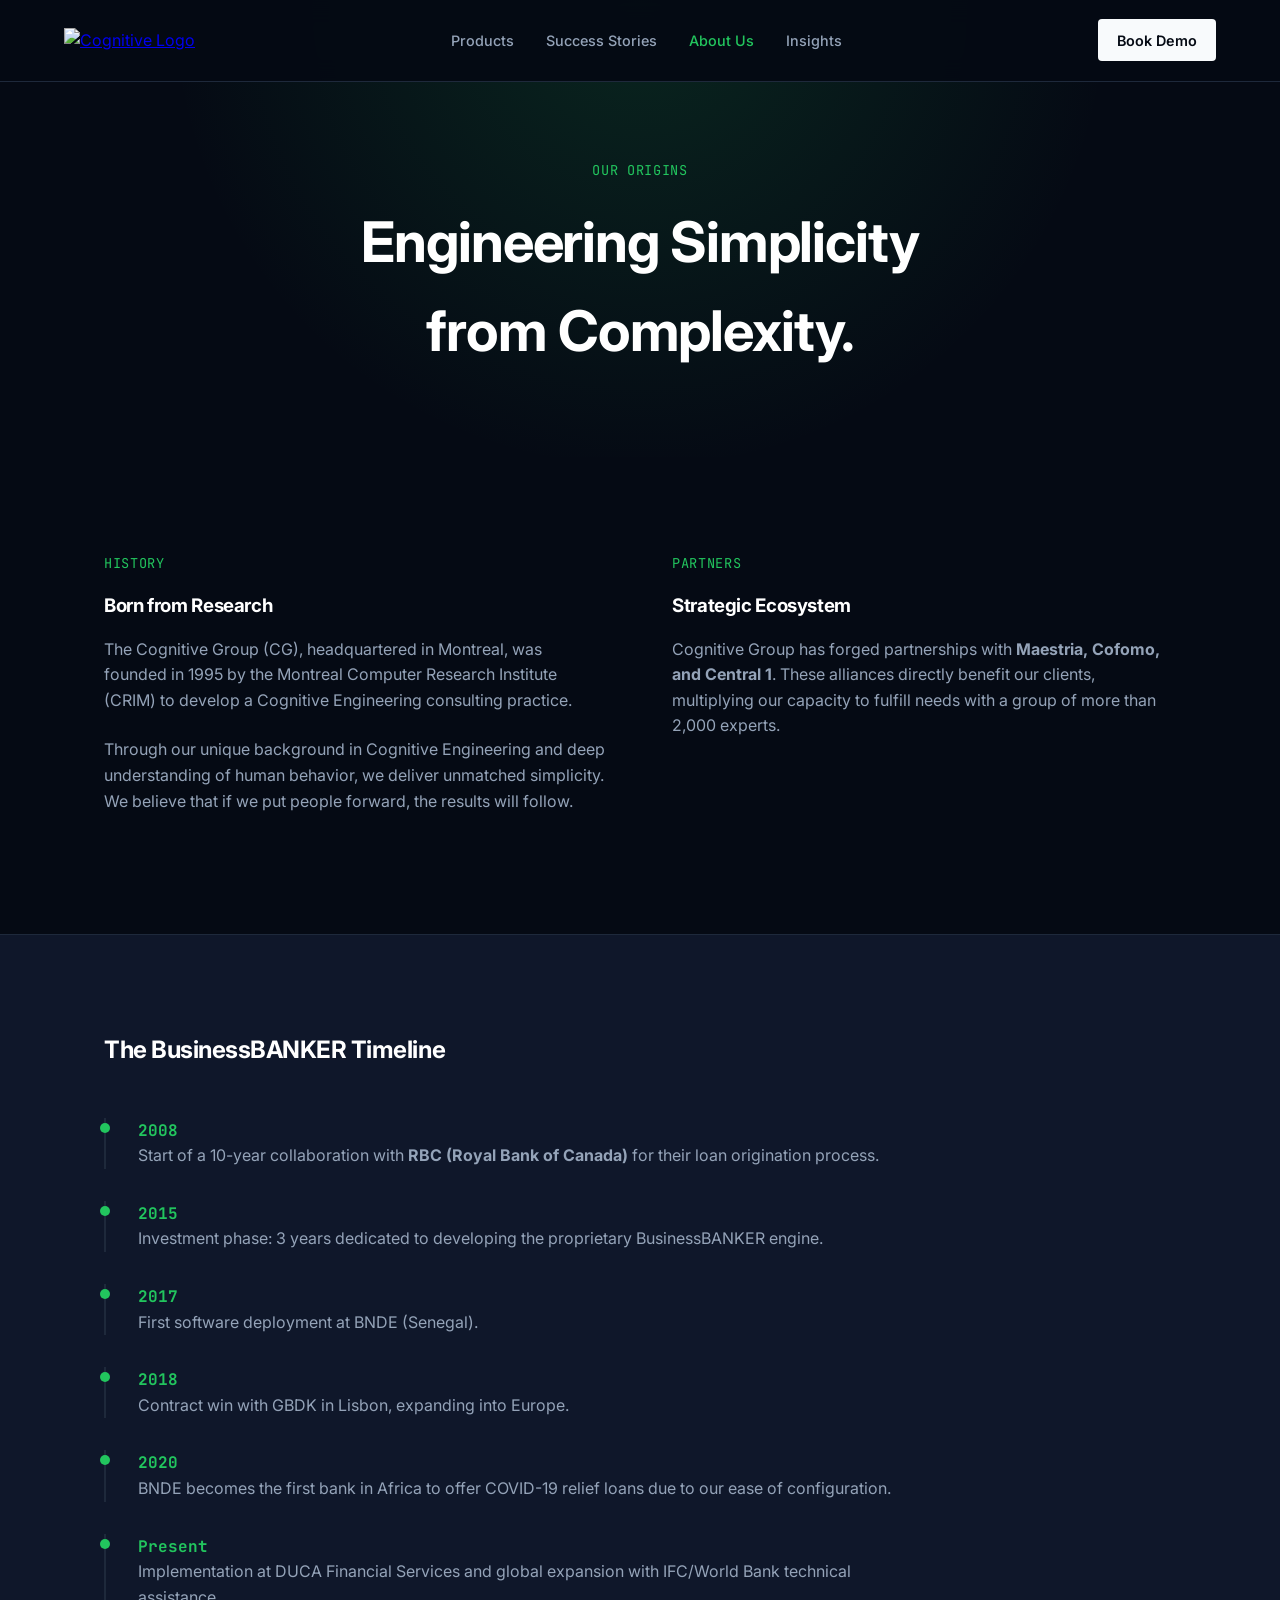
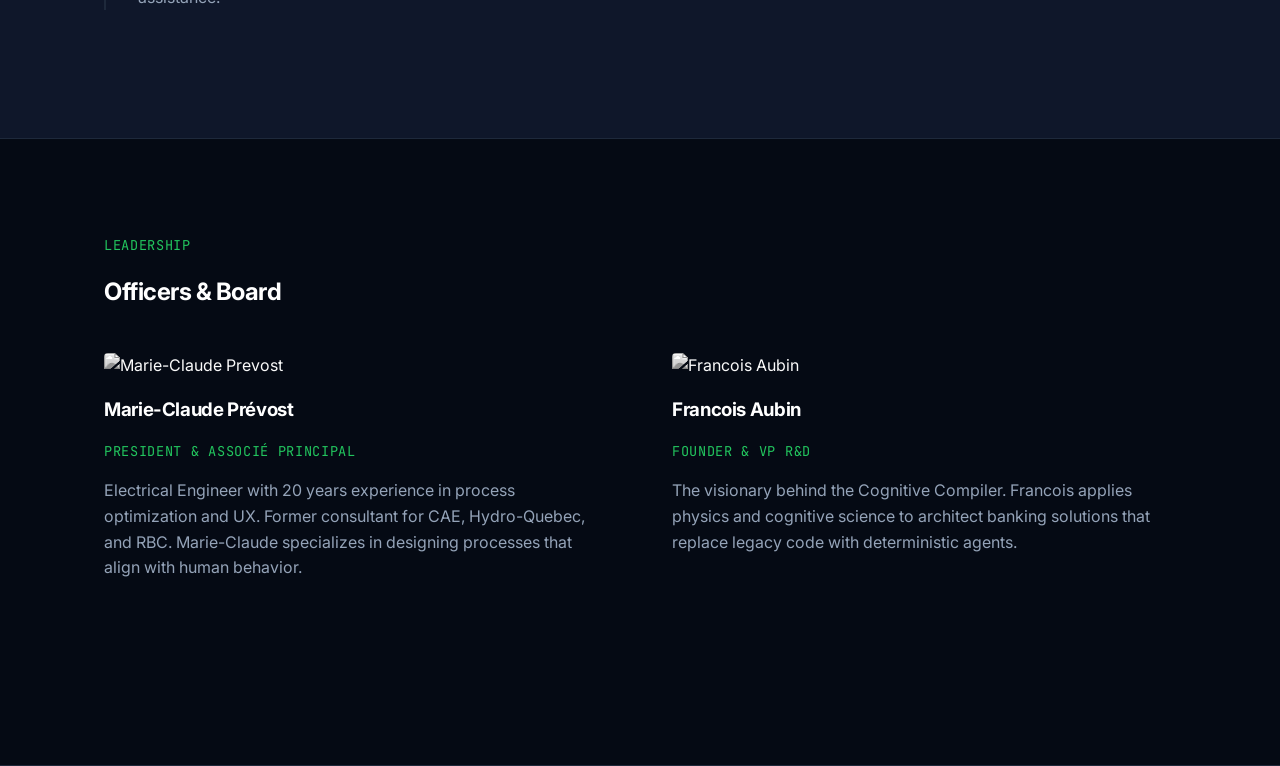
==== about.html @ e3ed2c58 "Add files via upload" ====
<!DOCTYPE html>
<html lang="en">
<head>
    <meta charset="UTF-8">
    <meta name="viewport" content="width=device-width, initial-scale=1.0">
    <title>About Us | Cognitive Banking</title>
    <link href="https://fonts.googleapis.com/css2?family=Inter:wght@300;400;600;700&family=JetBrains+Mono:wght@400;700&display=swap" rel="stylesheet">
    <link rel="stylesheet" href="styles.css">
</head>
<body>

    <header>
        <a href="index.html" class="logo-container">
            <img src="https://placehold.co/150x40/050A14/22C55E?text=COGNITIVE&font=monospace" alt="Cognitive Logo" class="real-logo">
        </a>
        <nav>
            <ul>
                <li><a href="products.html">Products</a></li>
                <li><a href="success.html">Success Stories</a></li>
                <li><a href="about.html" class="active">About Us</a></li>
                <li><a href="blog.html">Insights</a></li>
            </ul>
        </nav>
        <a href="#contact" class="btn-primary">Book Demo</a>
    </header>

    <div class="hero-small">
        <div class="container">
            <span class="mono">Our Origins</span>
            <h1>Engineering Simplicity <br>from Complexity.</h1>
        </div>
    </div>

    <!-- History & Philosophy -->
    <section>
        <div class="container">
            <div class="grid-2">
                <div>
                    <span class="mono">History</span>
                    <h3>Born from Research</h3>
                    <p>The Cognitive Group (CG), headquartered in Montreal, was founded in 1995 by the Montreal Computer Research Institute (CRIM) to develop a Cognitive Engineering consulting practice.</p>
                    <p>Through our unique background in Cognitive Engineering and deep understanding of human behavior, we deliver unmatched simplicity. We believe that if we put people forward, the results will follow.</p>
                </div>
                <div>
                    <span class="mono">Partners</span>
                    <h3>Strategic Ecosystem</h3>
                    <p>Cognitive Group has forged partnerships with <strong>Maestria, Cofomo, and Central 1</strong>. These alliances directly benefit our clients, multiplying our capacity to fulfill needs with a group of more than 2,000 experts.</p>
                </div>
            </div>
        </div>
    </section>

    <!-- Timeline -->
    <section style="background: var(--bg-card);">
        <div class="container">
            <h2 style="margin-bottom: 3rem;">The BusinessBANKER Timeline</h2>
            <div style="max-width: 800px;">
                <div class="timeline-item">
                    <div class="timeline-year">2008</div>
                    <p>Start of a 10-year collaboration with <strong>RBC (Royal Bank of Canada)</strong> for their loan origination process.</p>
                </div>
                <div class="timeline-item">
                    <div class="timeline-year">2015</div>
                    <p>Investment phase: 3 years dedicated to developing the proprietary BusinessBANKER engine.</p>
                </div>
                <div class="timeline-item">
                    <div class="timeline-year">2017</div>
                    <p>First software deployment at BNDE (Senegal).</p>
                </div>
                <div class="timeline-item">
                    <div class="timeline-year">2018</div>
                    <p>Contract win with GBDK in Lisbon, expanding into Europe.</p>
                </div>
                <div class="timeline-item">
                    <div class="timeline-year">2020</div>
                    <p>BNDE becomes the first bank in Africa to offer COVID-19 relief loans due to our ease of configuration.</p>
                </div>
                <div class="timeline-item">
                    <div class="timeline-year">Present</div>
                    <p>Implementation at DUCA Financial Services and global expansion with IFC/World Bank technical assistance.</p>
                </div>
            </div>
        </div>
    </section>

    <!-- Leadership -->
    <section>
        <div class="container">
            <span class="mono">Leadership</span>
            <h2>Officers & Board</h2>
            <br>
            <div class="grid-2">
                <div class="team-member">
                    <img src="https://placehold.co/400x300/1E293B/ffffff?text=Marie-Claude" alt="Marie-Claude Prevost">
                    <h3>Marie-Claude Prévost</h3>
                    <span class="mono">President & Associé Principal</span>
                    <p>Electrical Engineer with 20 years experience in process optimization and UX. Former consultant for CAE, Hydro-Quebec, and RBC. Marie-Claude specializes in designing processes that align with human behavior.</p>
                </div>
                <div class="team-member">
                    <img src="https://placehold.co/400x300/1E293B/ffffff?text=Francois" alt="Francois Aubin">
                    <h3>Francois Aubin</h3>
                    <span class="mono">Founder & VP R&D</span>
                    <p>The visionary behind the Cognitive Compiler. Francois applies physics and cognitive science to architect banking solutions that replace legacy code with deterministic agents.</p>
                </div>
            </div>
            
            <div style="margin-top: 4rem;">
                <div class="grid-3">
---- styles.css ----
/* --- styles.css --- */
:root {
    --bg-dark: #050A14;
    --bg-card: #0F172A;
    --primary-accent: #22C55E; /* Matrix Green */
    --text-main: #F8FAFC;
    --text-muted: #94A3B8;
    --border-color: #1E293B;
    --glow: rgba(34, 197, 94, 0.15);
    --max-width: 1200px;
}

* { margin: 0; padding: 0; box-sizing: border-box; }

body {
    background-color: var(--bg-dark);
    color: var(--text-main);
    font-family: 'Inter', sans-serif;
    line-height: 1.6;
    -webkit-font-smoothing: antialiased;
}

h1, h2, h3, h4 { font-weight: 700; letter-spacing: -0.02em; color: white; margin-bottom: 1rem; }
p { margin-bottom: 1.5rem; color: var(--text-muted); }

.mono {
    font-family: 'JetBrains Mono', monospace;
    font-size: 0.85rem;
    color: var(--primary-accent);
    letter-spacing: 0.05em;
    text-transform: uppercase;
    display: block;
    margin-bottom: 1rem;
}

/* --- Layout Utilities --- */
.container { max-width: var(--max-width); margin: 0 auto; padding: 0 5%; }
section { padding: 6rem 0; border-bottom: 1px solid var(--border-color); }

.grid-2 { display: grid; grid-template-columns: 1fr 1fr; gap: 4rem; align-items: start; }
.grid-3 { display: grid; grid-template-columns: repeat(auto-fit, minmax(300px, 1fr)); gap: 2rem; }
.grid-4 { display: grid; grid-template-columns: repeat(auto-fit, minmax(200px, 1fr)); gap: 2rem; }

/* --- Navigation --- */
header {
    position: fixed;
    top: 0;
    width: 100%;
    padding: 1.2rem 5%;
    background: rgba(5, 10, 20, 0.95);
    backdrop-filter: blur(12px);
    z-index: 1000;
    display: flex;
    justify-content: space-between;
    align-items: center;
    border-bottom: 1px solid var(--border-color);
}

.real-logo { height: 40px; width: auto; }

nav ul { display: flex; gap: 2rem; list-style: none; }
nav a {
    color: var(--text-muted);
    text-decoration: none;
    font-size: 0.9rem;
    font-weight: 500;
    transition: color 0.2s;
}
nav a:hover, nav a.active { color: var(--text-main); color: var(--primary-accent); }

.btn-primary {
    background: var(--text-main);
    color: var(--bg-dark);
    padding: 0.6rem 1.2rem;
    font-weight: 600;
    text-decoration: none;
    border-radius: 4px;
    font-size: 0.9rem;
    transition: all 0.2s;
}
.btn-primary:hover { background: #e2e8f0; transform: translateY(-1px); }

/* --- Components --- */
.hero-small {
    padding: 10rem 0 4rem;
    background: radial-gradient(circle at 50% 0%, var(--glow) 0%, transparent 60%);
    text-align: center;
}
.hero-small h1 { font-size: 3.5rem; }

.card {
    background: var(--bg-card);
    border: 1px solid var(--border-color);
    padding: 2rem;
    border-radius: 6px;
    transition: transform 0.3s, border-color 0.3s;
}
.card:hover { transform: translateY(-5px); border-color: var(--primary-accent); }

/* --- Timeline Styles (About Page) --- */
.timeline-item {
    border-left: 2px solid var(--border-color);
    padding-left: 2rem;
    margin-bottom: 2rem;
    position: relative;
}
.timeline-item::before {
    content: '';
    position: absolute;
    left: -6px; top: 5px;
    width: 10px; height: 10px;
    background: var(--primary-accent);
    border-radius: 50%;
}
.timeline-year { font-family: 'JetBrains Mono'; color: var(--primary-accent); font-weight: bold; }

/* --- Stats Grid (Product Page) --- */
.stat-box { text-align: center; padding: 2rem; border: 1px solid var(--border-color); background: #020617; }
.stat-box .number { font-size: 3rem; font-weight: 700; color: var(--primary-accent); display: block; }

/* --- Team (About Page) --- */
.team-member img { width: 100%; border-radius: 4px; filter: grayscale(100%); transition: filter 0.3s; margin-bottom: 1rem; }
.team-member:hover img { filter: grayscale(0%); }

/* --- Footer --- */
footer { padding: 4rem 5%; text-align: center; font-size: 0.85rem; color: var(--text-muted); }

/* Mobile */
@media (max-width: 768px) {
    .grid-2 { grid-template-columns: 1fr; }
    nav { display: none; } /* Simplified mobile handling */
    .hero-small h1 { font-size: 2.5rem; }
}
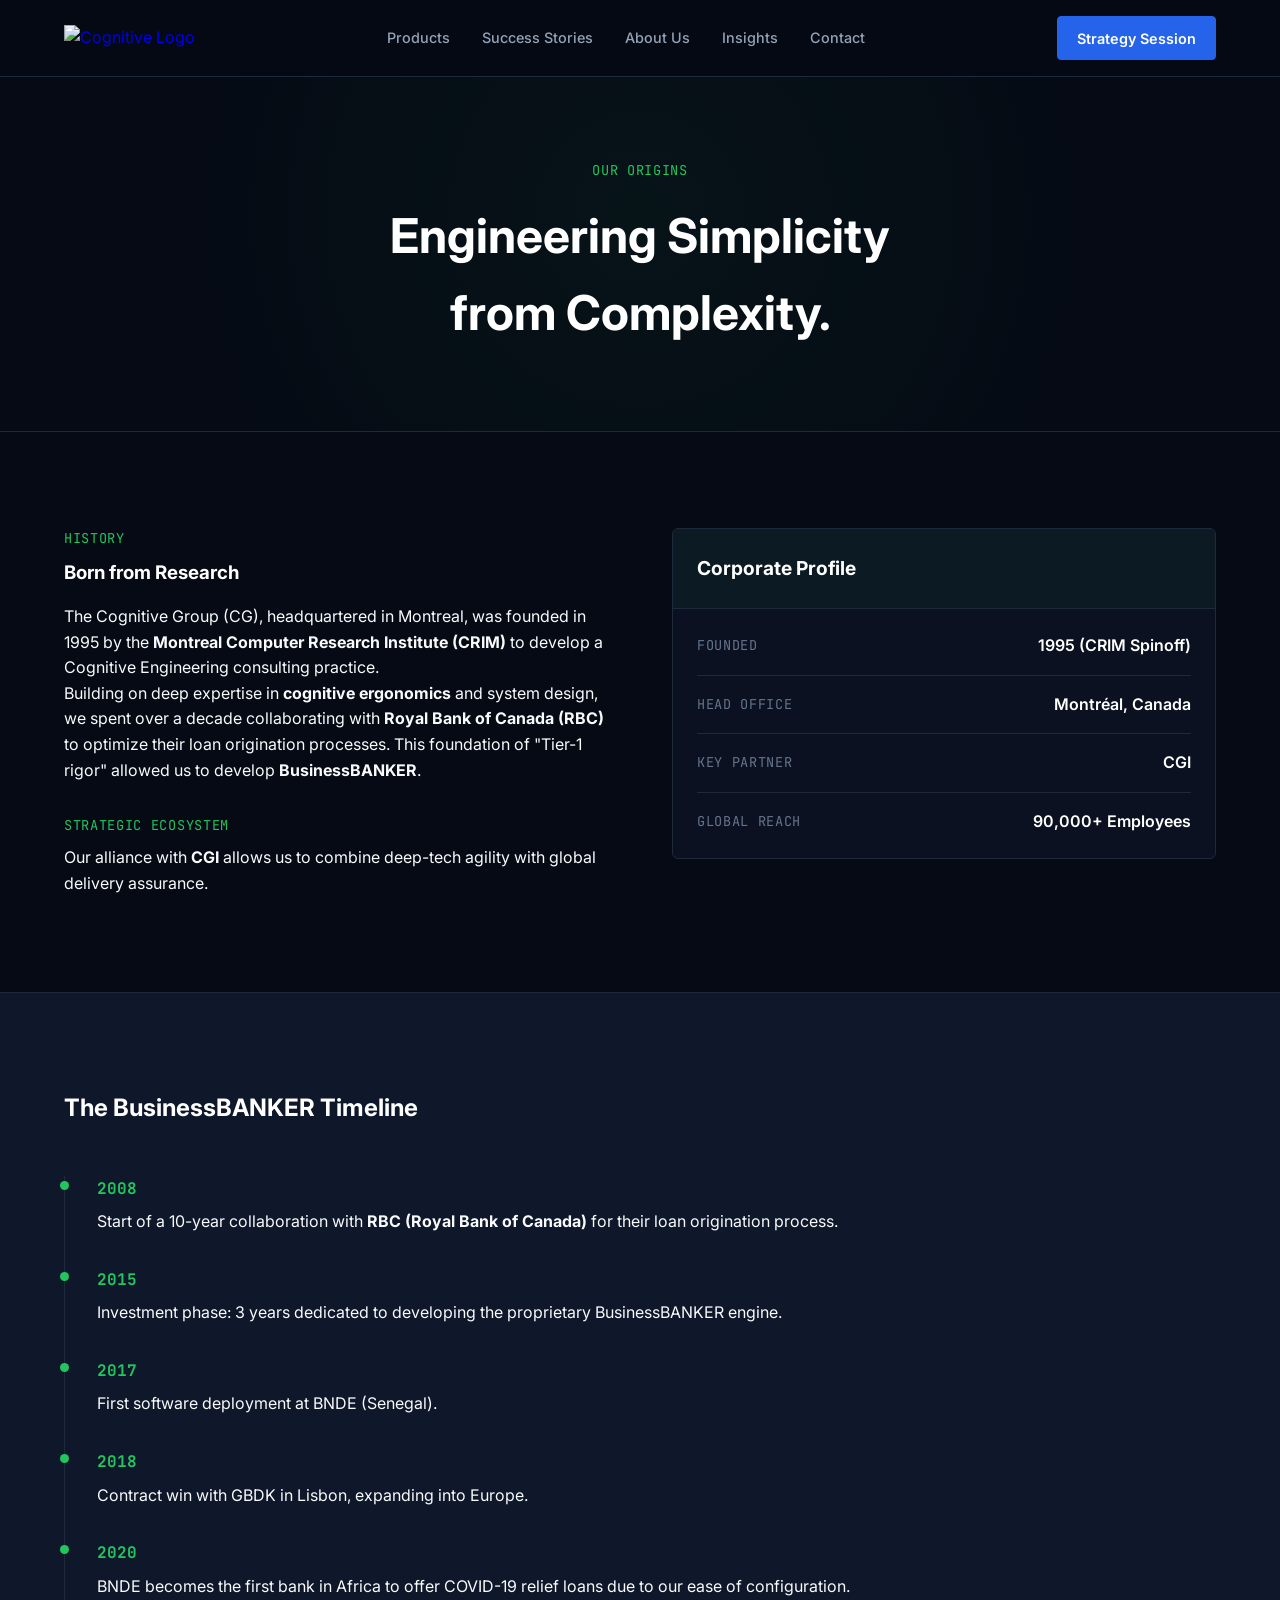
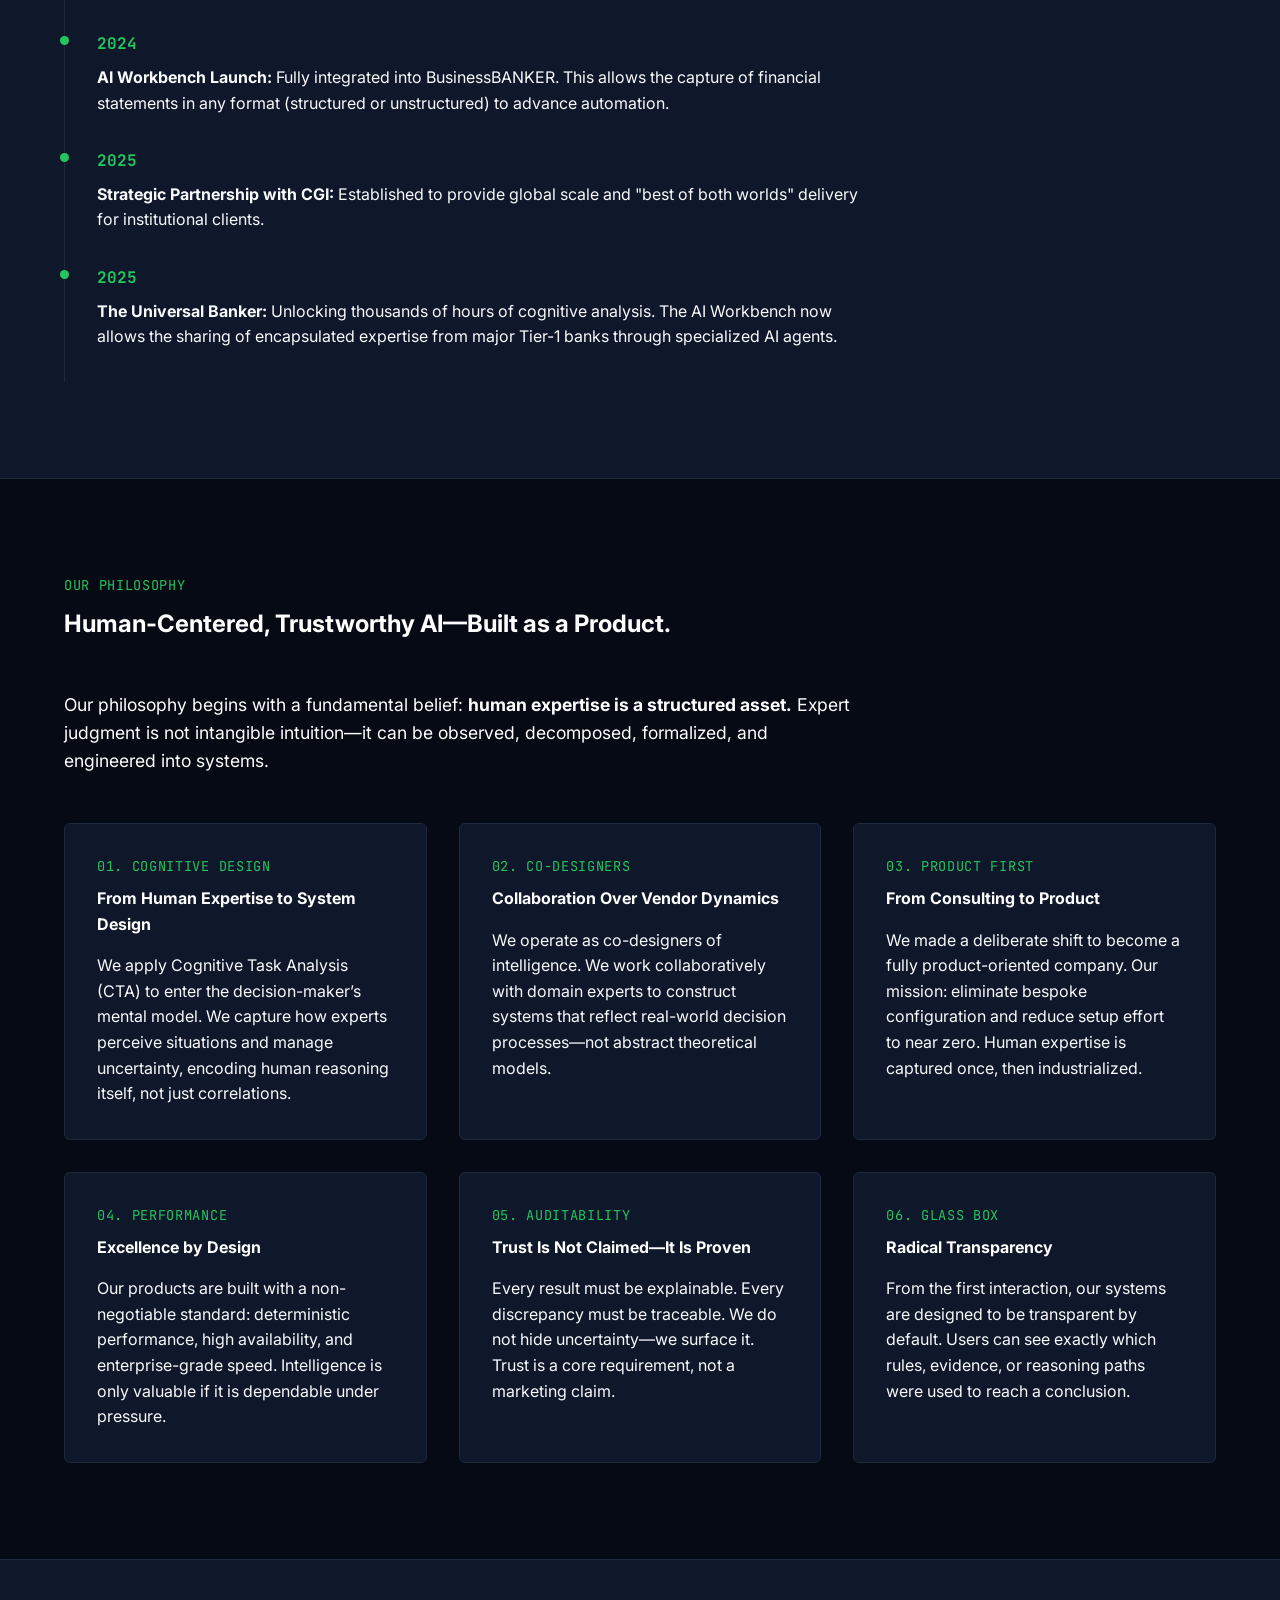
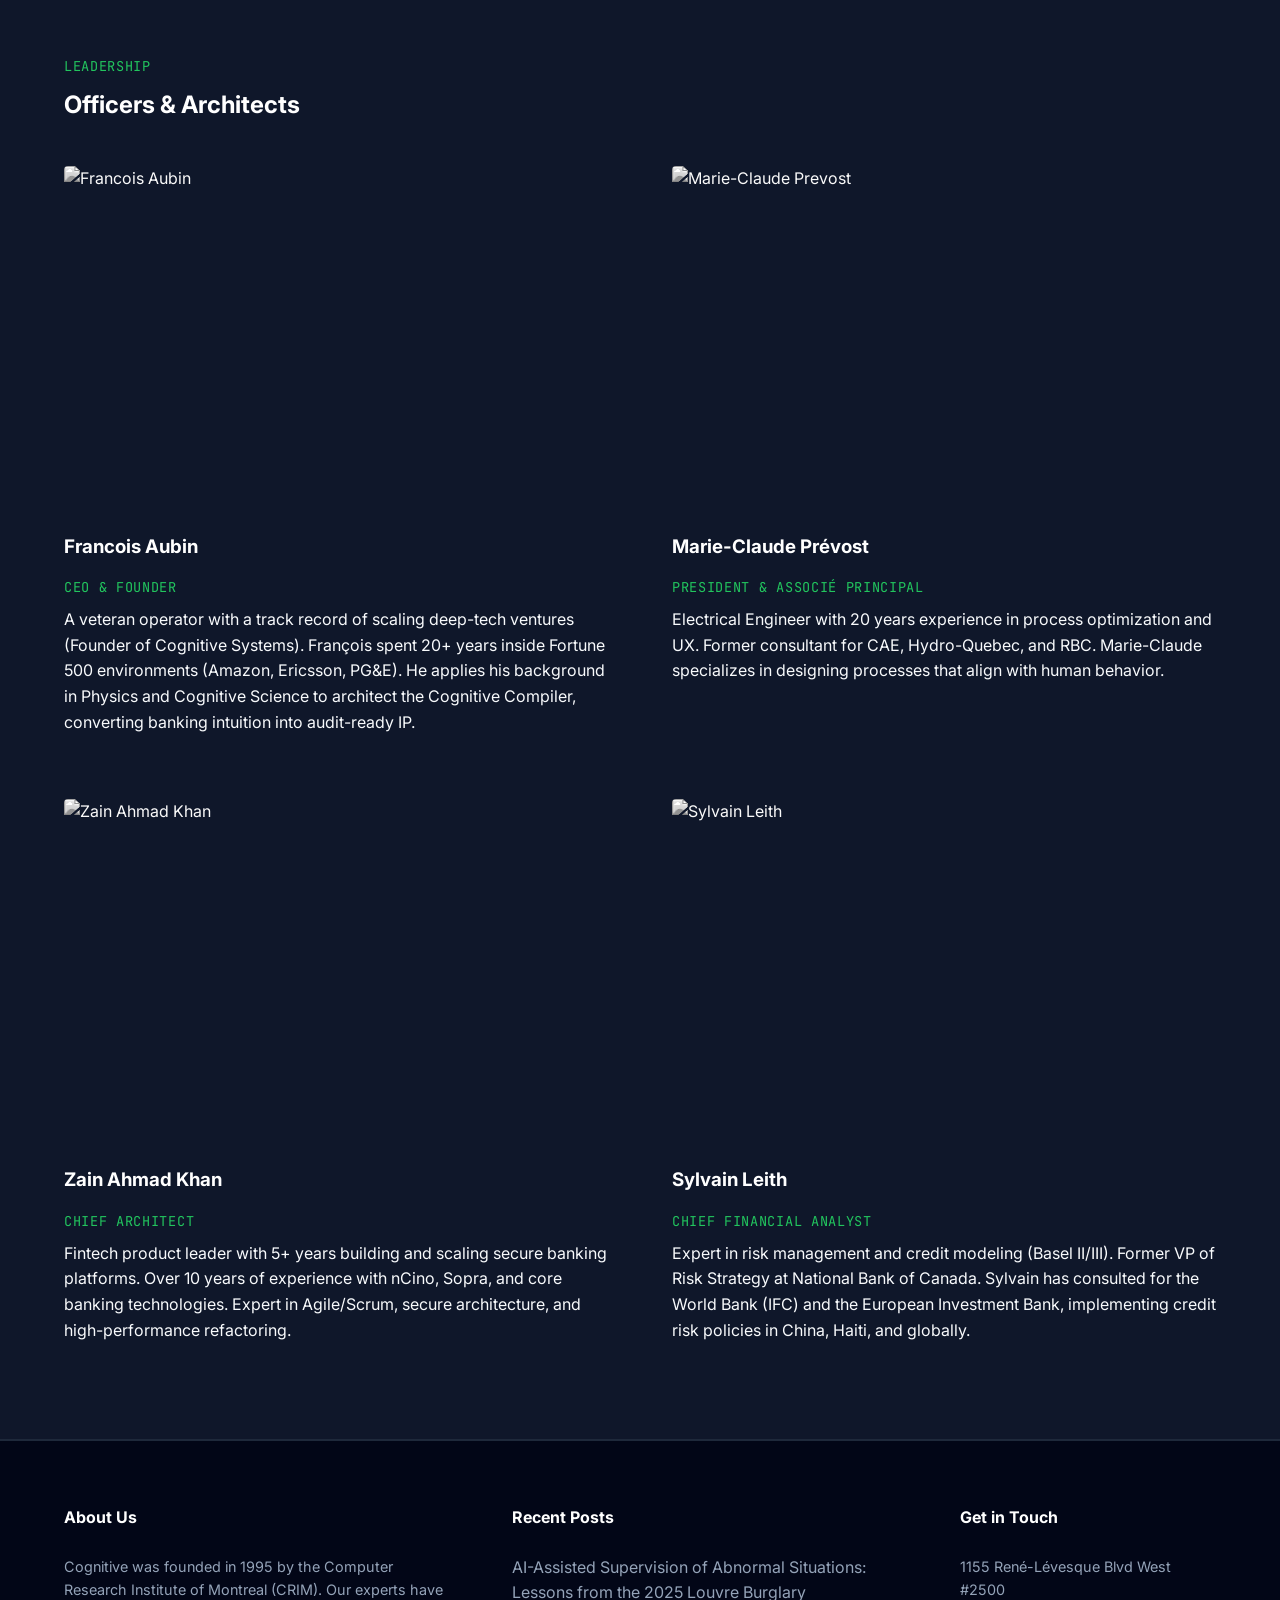
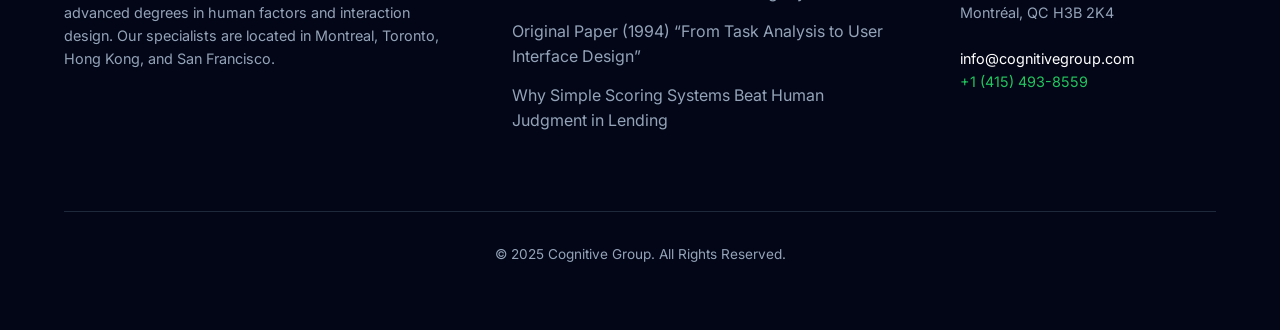
==== commit 401274dc: "Add files via upload" ====
--- a/about.html
+++ b/about.html
@@ -4,26 +4,175 @@
     <meta charset="UTF-8">
     <meta name="viewport" content="width=device-width, initial-scale=1.0">
     <title>About Us | Cognitive Banking</title>
+    
+    <!-- Fonts -->
+    <link rel="preconnect" href="https://fonts.googleapis.com">
+    <link rel="preconnect" href="https://fonts.gstatic.com" crossorigin>
     <link href="https://fonts.googleapis.com/css2?family=Inter:wght@300;400;600;700&family=JetBrains+Mono:wght@400;700&display=swap" rel="stylesheet">
-    <link rel="stylesheet" href="styles.css">
+
+    <style>
+        /* --- CSS STYLES (MATCHING INDEX) --- */
+        :root {
+            --bg-dark: #050A14;
+            --bg-card: #0F172A;
+            --primary-accent: #22C55E; 
+            --action-blue: #2563EB;
+            --text-main: #F8FAFC;
+            --text-muted: #94A3B8;
+            --border-color: #1E293B;
+            --max-width: 1400px;
+        }
+
+        * { margin: 0; padding: 0; box-sizing: border-box; }
+
+        body {
+            background-color: var(--bg-dark);
+            color: var(--text-main);
+            font-family: 'Inter', sans-serif;
+            line-height: 1.6;
+            overflow-x: hidden;
+        }
+
+        h1, h2, h3, h4 { font-weight: 700; color: white; margin-bottom: 1rem; }
+        
+        .mono {
+            font-family: 'JetBrains Mono', monospace;
+            font-size: 0.85rem;
+            color: var(--primary-accent);
+            text-transform: uppercase;
+            letter-spacing: 0.05em;
+            display: block;
+            margin-bottom: 0.5rem;
+        }
+
+        /* --- UNIFIED HEADER --- */
+        header {
+            position: fixed;
+            top: 0;
+            width: 100%;
+            padding: 1rem 5%;
+            background: rgba(5, 10, 20, 0.95);
+            backdrop-filter: blur(10px);
+            z-index: 1000;
+            display: flex;
+            justify-content: space-between;
+            align-items: center;
+            border-bottom: 1px solid var(--border-color);
+        }
+
+        .real-logo { height: 35px; width: auto; }
+
+        nav ul { display: flex; gap: 2rem; list-style: none; }
+        nav a { color: var(--text-muted); text-decoration: none; font-size: 0.9rem; font-weight: 500; transition: color 0.3s; }
+        nav a:hover, nav a.active { color: white; }
+
+        .btn-primary {
+            background: var(--action-blue);
+            color: white;
+            padding: 0.6rem 1.2rem;
+            font-weight: 600;
+            text-decoration: none;
+            border-radius: 4px;
+            font-size: 0.9rem;
+            transition: all 0.2s;
+            border: 1px solid var(--action-blue);
+        }
+        .btn-primary:hover { background: #1d4ed8; border-color: #1d4ed8; transform: translateY(-1px); }
+
+        /* --- Page Sections --- */
+        .container { max-width: var(--max-width); margin: 0 auto; }
+        section { padding: 6rem 5%; border-bottom: 1px solid var(--border-color); }
+
+        /* --- About Page Specifics --- */
+        .hero-small {
+            padding: 10rem 0 4rem; /* Adjusted to clear the fixed header */
+            text-align: center;
+            border-bottom: 1px solid var(--border-color);
+            background: radial-gradient(circle at center, rgba(34, 197, 94, 0.05) 0%, transparent 70%);
+        }
+        .hero-small h1 { font-size: 3rem; margin: 1rem 0; }
+
+        .grid-2 { display: grid; grid-template-columns: 1fr 1fr; gap: 4rem; }
+        .grid-3 { display: grid; grid-template-columns: repeat(auto-fit, minmax(300px, 1fr)); gap: 2rem; margin-top: 2rem; }
+
+        .card {
+            background: var(--bg-card);
+            border: 1px solid var(--border-color);
+            padding: 2rem;
+            border-radius: 6px;
+        }
+
+        /* Timeline Styles */
+        .timeline-item {
+            padding-left: 2rem;
+            border-left: 1px solid var(--border-color);
+            padding-bottom: 2rem;
+            position: relative;
+        }
+        .timeline-item::before {
+            content: '';
+            position: absolute;
+            left: -5px;
+            top: 5px;
+            width: 9px;
+            height: 9px;
+            background: var(--primary-accent);
+            border-radius: 50%;
+        }
+        .timeline-year { font-weight: 700; color: var(--primary-accent); margin-bottom: 0.5rem; font-family: 'JetBrains Mono', monospace; }
+
+        /* Team Images */
+        .team-member img {
+            width: 100%;
+            height: 350px; 
+            object-fit: cover; 
+            border-radius: 4px;
+            filter: grayscale(100%);
+            transition: filter 0.3s;
+            margin-bottom: 1rem;
+            display: block;
+        }
+        .team-member:hover img { filter: grayscale(0%); }
+
+        /* Footer */
+        .footer-grid {
+            display: grid;
+            grid-template-columns: 1.5fr 1.5fr 1fr;
+            gap: 4rem;
+            margin-bottom: 4rem;
+        }
+
+        @media (max-width: 768px) {
+            .grid-2, .grid-3, .footer-grid { grid-template-columns: 1fr; gap: 2rem; }
+            nav { display: none; }
+        }
+    </style>
 </head>
 <body>
 
-    <header>
-        <a href="index.html" class="logo-container">
+   <!-- UNIFIED HEADER START -->
+   <header>
+    <div style="display:flex; align-items:center; gap:10px;">
+        <a href="index.html" style="text-decoration: none; border: none;">
+            <!-- Updated Logo to match Index Page -->
             <img src="https://placehold.co/150x40/050A14/22C55E?text=COGNITIVE&font=monospace" alt="Cognitive Logo" class="real-logo">
         </a>
-        <nav>
-            <ul>
-                <li><a href="products.html">Products</a></li>
-                <li><a href="success.html">Success Stories</a></li>
-                <li><a href="about.html" class="active">About Us</a></li>
-                <li><a href="blog.html">Insights</a></li>
-            </ul>
-        </nav>
-        <a href="#contact" class="btn-primary">Book Demo</a>
-    </header>
-
+    </div>
+    <nav>
+        <ul>
+            <!-- Navigation Links -->
+            <li><a href="products.html">Products</a></li>
+            <li><a href="success.html">Success Stories</a></li>
+            <li><a href="about.html">About Us</a></li>
+            <li><a href="blog.html">Insights</a></li>
+            <li><a href="contact.html">Contact</a></li>
+        </ul>
+    </nav>
+    <a href="contact.html" class="btn-primary">Strategy Session</a>
+</header>
+<!-- UNIFIED HEADER END -->
+
+    <!-- Hero -->
     <div class="hero-small">
         <div class="container">
             <span class="mono">Our Origins</span>
@@ -31,20 +180,49 @@
         </div>
     </div>
 
-    <!-- History & Philosophy -->
+    <!-- History & Corporate Profile -->
     <section>
         <div class="container">
             <div class="grid-2">
+                <!-- Left Column: History -->
                 <div>
                     <span class="mono">History</span>
                     <h3>Born from Research</h3>
-                    <p>The Cognitive Group (CG), headquartered in Montreal, was founded in 1995 by the Montreal Computer Research Institute (CRIM) to develop a Cognitive Engineering consulting practice.</p>
-                    <p>Through our unique background in Cognitive Engineering and deep understanding of human behavior, we deliver unmatched simplicity. We believe that if we put people forward, the results will follow.</p>
-                </div>
+                    <p>The Cognitive Group (CG), headquartered in Montreal, was founded in 1995 by the <strong>Montreal Computer Research Institute (CRIM)</strong> to develop a Cognitive Engineering consulting practice.</p>
+                    
+                    <p>Building on deep expertise in <strong>cognitive ergonomics</strong> and system design, we spent over a decade collaborating with <strong>Royal Bank of Canada (RBC)</strong> to optimize their loan origination processes. This foundation of "Tier-1 rigor" allowed us to develop <strong>BusinessBANKER</strong>.</p>
+                    
+                    <div style="margin-top: 2rem;">
+                        <span class="mono">Strategic Ecosystem</span>
+                        <p>Our alliance with <strong>CGI</strong> allows us to combine deep-tech agility with global delivery assurance.</p>
+                    </div>
+                </div>
+
+                <!-- Right Column: Corporate Profile -->
                 <div>
-                    <span class="mono">Partners</span>
-                    <h3>Strategic Ecosystem</h3>
-                    <p>Cognitive Group has forged partnerships with <strong>Maestria, Cofomo, and Central 1</strong>. These alliances directly benefit our clients, multiplying our capacity to fulfill needs with a group of more than 2,000 experts.</p>
+                    <div class="card" style="padding: 0; overflow: hidden; border: 1px solid var(--border-color); background: #0B1120;">
+                        <div style="padding: 1.5rem; border-bottom: 1px solid var(--border-color); background: rgba(34, 197, 94, 0.05);">
+                            <h3 style="margin: 0; font-size: 1.2rem; color: white;">Corporate Profile</h3>
+                        </div>
+                        <div style="padding: 1.5rem;">
+                            <div style="display: flex; justify-content: space-between; align-items: center; padding-bottom: 1rem; border-bottom: 1px solid #1E293B; margin-bottom: 1rem;">
+                                <span class="mono" style="margin: 0; color: #64748B;">FOUNDED</span>
+                                <span style="color: white; font-weight: 600;">1995 (CRIM Spinoff)</span>
+                            </div>
+                            <div style="display: flex; justify-content: space-between; align-items: center; padding-bottom: 1rem; border-bottom: 1px solid #1E293B; margin-bottom: 1rem;">
+                                <span class="mono" style="margin: 0; color: #64748B;">HEAD OFFICE</span>
+                                <span style="color: white; font-weight: 600;">Montréal, Canada</span>
+                            </div>
+                            <div style="display: flex; justify-content: space-between; align-items: center; padding-bottom: 1rem; border-bottom: 1px solid #1E293B; margin-bottom: 1rem;">
+                                <span class="mono" style="margin: 0; color: #64748B;">KEY PARTNER</span>
+                                <span style="color: white; font-weight: 600;">CGI</span>
+                            </div>
+                            <div style="display: flex; justify-content: space-between; align-items: center;">
+                                <span class="mono" style="margin: 0; color: #64748B;">GLOBAL REACH</span>
+                                <span style="color: white; font-weight: 600;">90,000+ Employees</span>
+                            </div>
+                        </div>
+                    </div>
                 </div>
             </div>
         </div>
@@ -76,34 +254,140 @@
                     <p>BNDE becomes the first bank in Africa to offer COVID-19 relief loans due to our ease of configuration.</p>
                 </div>
                 <div class="timeline-item">
-                    <div class="timeline-year">Present</div>
-                    <p>Implementation at DUCA Financial Services and global expansion with IFC/World Bank technical assistance.</p>
+                    <div class="timeline-year">2024</div>
+                    <p><strong>AI Workbench Launch:</strong> Fully integrated into BusinessBANKER. This allows the capture of financial statements in any format (structured or unstructured) to advance automation.</p>
+                </div>
+                <div class="timeline-item">
+                    <div class="timeline-year">2025</div>
+                    <p><strong>Strategic Partnership with CGI:</strong> Established to provide global scale and "best of both worlds" delivery for institutional clients.</p>
+                </div>
+                <div class="timeline-item">
+                    <div class="timeline-year">2025</div>
+                    <p><strong>The Universal Banker:</strong> Unlocking thousands of hours of cognitive analysis. The AI Workbench now allows the sharing of encapsulated expertise from major Tier-1 banks through specialized AI agents.</p>
                 </div>
             </div>
         </div>
     </section>
 
-    <!-- Leadership -->
+    <!-- Philosophy Section -->
     <section>
         <div class="container">
+            <span class="mono">Our Philosophy</span>
+            <h2 style="max-width: 800px; margin-bottom: 3rem;">Human-Centered, Trustworthy AI—Built as a Product.</h2>
+            
+            <p style="font-size: 1.1rem; color: white; margin-bottom: 3rem; max-width: 800px;">
+                Our philosophy begins with a fundamental belief: <strong>human expertise is a structured asset.</strong> Expert judgment is not intangible intuition—it can be observed, decomposed, formalized, and engineered into systems.
+            </p>
+
+            <div class="grid-3">
+                <div class="card">
+                    <span class="mono">01. Cognitive Design</span>
+                    <h4>From Human Expertise to System Design</h4>
+                    <p>We apply Cognitive Task Analysis (CTA) to enter the decision-maker’s mental model. We capture how experts perceive situations and manage uncertainty, encoding human reasoning itself, not just correlations.</p>
+                </div>
+                <div class="card">
+                    <span class="mono">02. Co-Designers</span>
+                    <h4>Collaboration Over Vendor Dynamics</h4>
+                    <p>We operate as co-designers of intelligence. We work collaboratively with domain experts to construct systems that reflect real-world decision processes—not abstract theoretical models.</p>
+                </div>
+                <div class="card">
+                    <span class="mono">03. Product First</span>
+                    <h4>From Consulting to Product</h4>
+                    <p>We made a deliberate shift to become a fully product-oriented company. Our mission: eliminate bespoke configuration and reduce setup effort to near zero. Human expertise is captured once, then industrialized.</p>
+                </div>
+                <div class="card">
+                    <span class="mono">04. Performance</span>
+                    <h4>Excellence by Design</h4>
+                    <p>Our products are built with a non-negotiable standard: deterministic performance, high availability, and enterprise-grade speed. Intelligence is only valuable if it is dependable under pressure.</p>
+                </div>
+                <div class="card">
+                    <span class="mono">05. Auditability</span>
+                    <h4>Trust Is Not Claimed—It Is Proven</h4>
+                    <p>Every result must be explainable. Every discrepancy must be traceable. We do not hide uncertainty—we surface it. Trust is a core requirement, not a marketing claim.</p>
+                </div>
+                <div class="card">
+                    <span class="mono">06. Glass Box</span>
+                    <h4>Radical Transparency</h4>
+                    <p>From the first interaction, our systems are designed to be transparent by default. Users can see exactly which rules, evidence, or reasoning paths were used to reach a conclusion.</p>
+                </div>
+            </div>
+        </div>
+    </section>
+
+    <!-- Leadership Team -->
+    <section style="background: var(--bg-card);">
+        <div class="container">
             <span class="mono">Leadership</span>
-            <h2>Officers & Board</h2>
+            <h2>Officers & Architects</h2>
             <br>
             <div class="grid-2">
+                
+                <!-- Francois Aubin -->
                 <div class="team-member">
-                    <img src="https://placehold.co/400x300/1E293B/ffffff?text=Marie-Claude" alt="Marie-Claude Prevost">
+                    <img src="https://i.postimg.cc/FKxgzvhF/fa2.jpg" alt="Francois Aubin">
+                    <h3>Francois Aubin</h3>
+                    <span class="mono">CEO & Founder</span>
+                    <p>A veteran operator with a track record of scaling deep-tech ventures (Founder of Cognitive Systems). François spent 20+ years inside Fortune 500 environments (Amazon, Ericsson, PG&E). He applies his background in Physics and Cognitive Science to architect the Cognitive Compiler, converting banking intuition into audit-ready IP.</p>
+                </div>
+
+                <!-- Marie-Claude Prevost -->
+                <div class="team-member">
+                    <img src="https://placehold.co/400x400/1E293B/ffffff?text=Marie-Claude+Prevost" alt="Marie-Claude Prevost">
                     <h3>Marie-Claude Prévost</h3>
                     <span class="mono">President & Associé Principal</span>
                     <p>Electrical Engineer with 20 years experience in process optimization and UX. Former consultant for CAE, Hydro-Quebec, and RBC. Marie-Claude specializes in designing processes that align with human behavior.</p>
                 </div>
+
+                <!-- Zain Ahmad Khan -->
                 <div class="team-member">
-                    <img src="https://placehold.co/400x300/1E293B/ffffff?text=Francois" alt="Francois Aubin">
-                    <h3>Francois Aubin</h3>
-                    <span class="mono">Founder & VP R&D</span>
-                    <p>The visionary behind the Cognitive Compiler. Francois applies physics and cognitive science to architect banking solutions that replace legacy code with deterministic agents.</p>
-                </div>
-            </div>
-            
-            <div style="margin-top: 4rem;">
-                <div class="grid-3">
-         +                    <img src="https://placehold.co/400x400/1E293B/ffffff?text=Zain+Ahmad+Khan" alt="Zain Ahmad Khan">
+                    <h3>Zain Ahmad Khan</h3>
+                    <span class="mono">Chief Architect</span>
+                    <p>Fintech product leader with 5+ years building and scaling secure banking platforms. Over 10 years of experience with nCino, Sopra, and core banking technologies. Expert in Agile/Scrum, secure architecture, and high-performance refactoring.</p>
+                </div>
+
+                <!-- Sylvain Leith -->
+                <div class="team-member">
+                    <img src="https://placehold.co/400x400/1E293B/ffffff?text=Sylvain+Leith" alt="Sylvain Leith">
+                    <h3>Sylvain Leith</h3>
+                    <span class="mono">Chief Financial Analyst</span>
+                    <p>Expert in risk management and credit modeling (Basel II/III). Former VP of Risk Strategy at National Bank of Canada. Sylvain has consulted for the World Bank (IFC) and the European Investment Bank, implementing credit risk policies in China, Haiti, and globally.</p>
+                </div>
+
+            </div>
+        </div>
+    </section>
+
+    <!-- Footer -->
+    <footer style="padding: 4rem 5%; background: #020617; border-top: 1px solid var(--border-color);">
+        <div class="container footer-grid">
+            <div>
+                <h4 style="margin-bottom: 1.5rem;">About Us</h4>
+                <p style="font-size: 0.9rem; line-height: 1.6; color: var(--text-muted);">
+                    Cognitive was founded in 1995 by the Computer Research Institute of Montreal (CRIM). Our experts have advanced degrees in human factors and interaction design. Our specialists are located in Montreal, Toronto, Hong Kong, and San Francisco.
+                </p>
+            </div>
+            <div>
+                <h4 style="margin-bottom: 1.5rem;">Recent Posts</h4>
+                <a href="#" class="footer-link" style="color: var(--text-muted); text-decoration: none; display: block; margin-bottom: 0.8rem; transition: color 0.3s;">AI-Assisted Supervision of Abnormal Situations: Lessons from the 2025 Louvre Burglary</a>
+                <a href="#" class="footer-link" style="color: var(--text-muted); text-decoration: none; display: block; margin-bottom: 0.8rem; transition: color 0.3s;">Original Paper (1994) “From Task Analysis to User Interface Design”</a>
+                <a href="#" class="footer-link" style="color: var(--text-muted); text-decoration: none; display: block; margin-bottom: 0.8rem; transition: color 0.3s;">Why Simple Scoring Systems Beat Human Judgment in Lending</a>
+            </div>
+            <div>
+                <h4 style="margin-bottom: 1.5rem;">Get in Touch</h4>
+                <p style="font-size: 0.9rem; color: var(--text-muted);">
+                    1155 René-Lévesque Blvd West #2500<br>
+                    Montréal, QC H3B 2K4<br><br>
+                    <a href="mailto:info@cognitivegroup.com" style="color: white; text-decoration: none;">info@cognitivegroup.com</a><br>
+                    <span style="color: var(--primary-accent);">+1 (415) 493-8559</span>
+                </p>
+            </div>
+        </div>
+
+        <div style="text-align: center; border-top: 1px solid var(--border-color); padding-top: 2rem; color: var(--text-muted); font-size: 0.85rem;">
+            &copy; 2025 Cognitive Group. All Rights Reserved.
+        </div>
+    </footer>
+
+</body>
+</html>
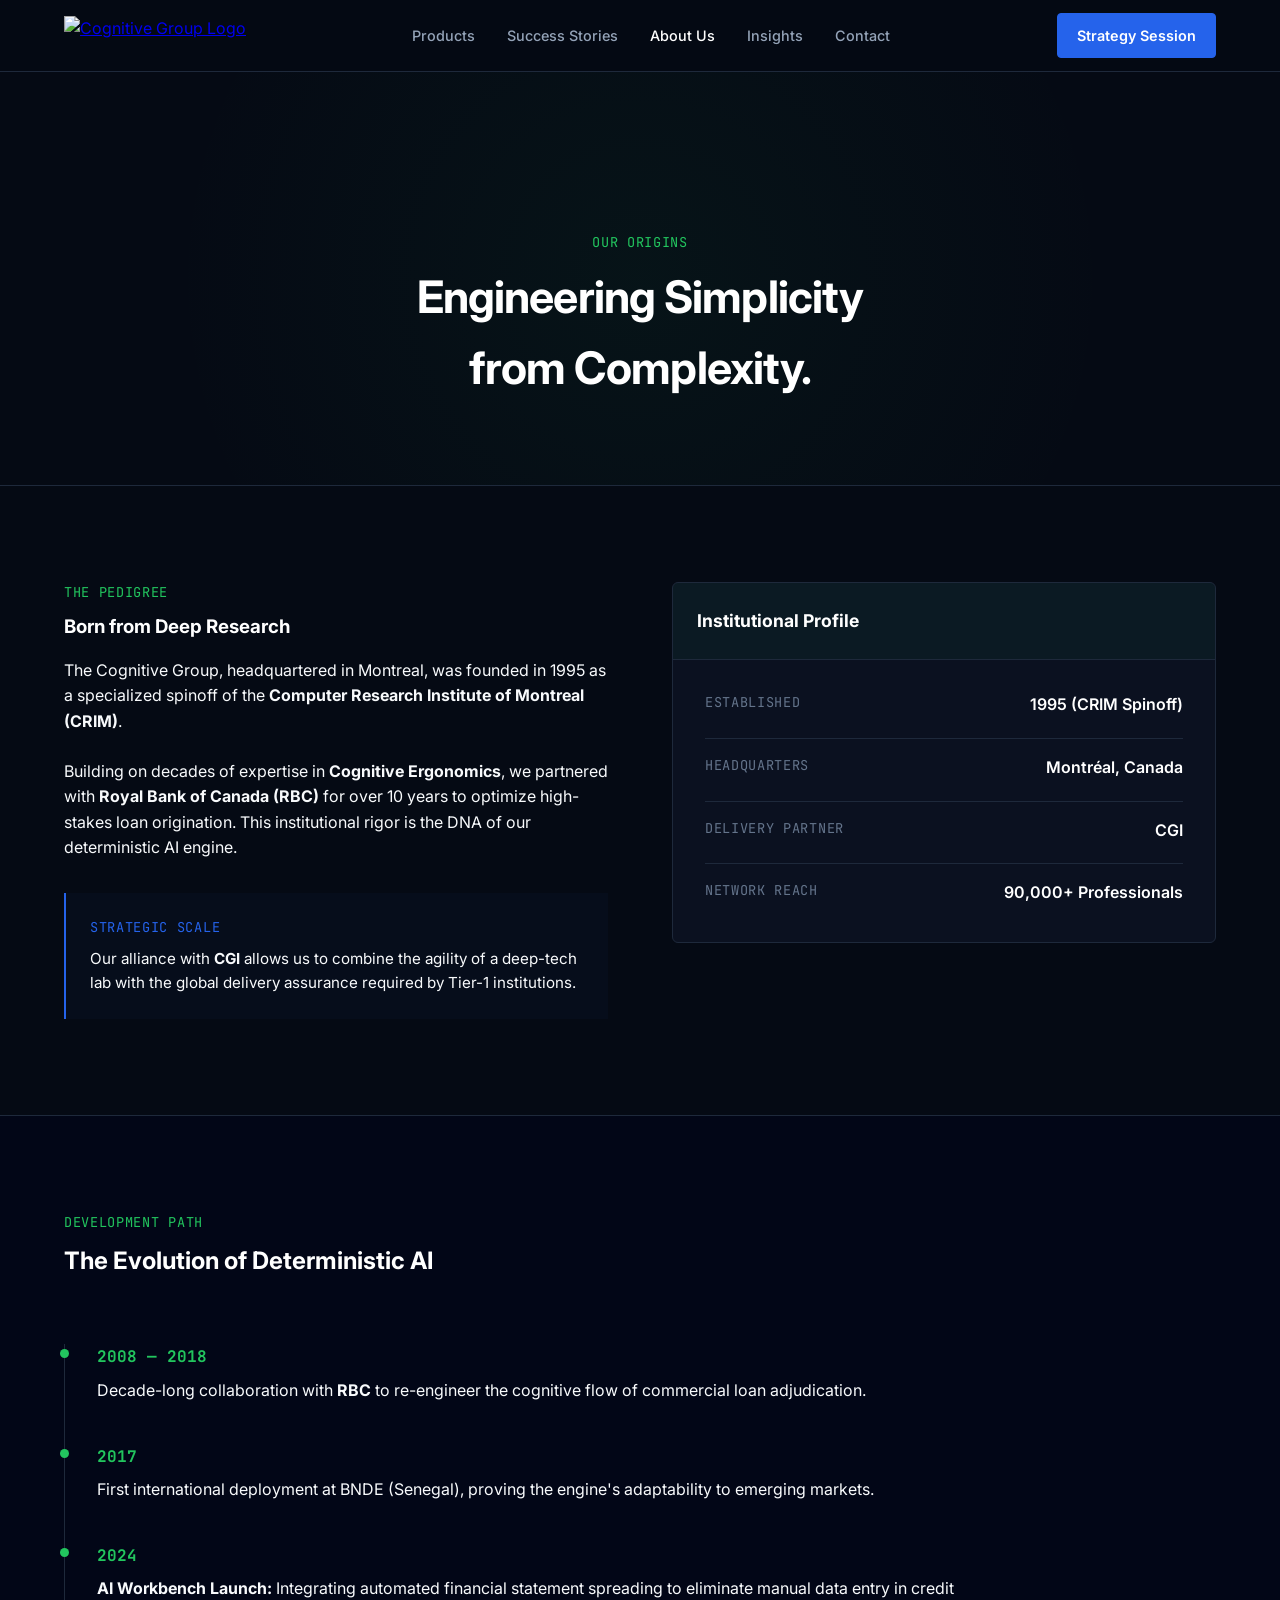
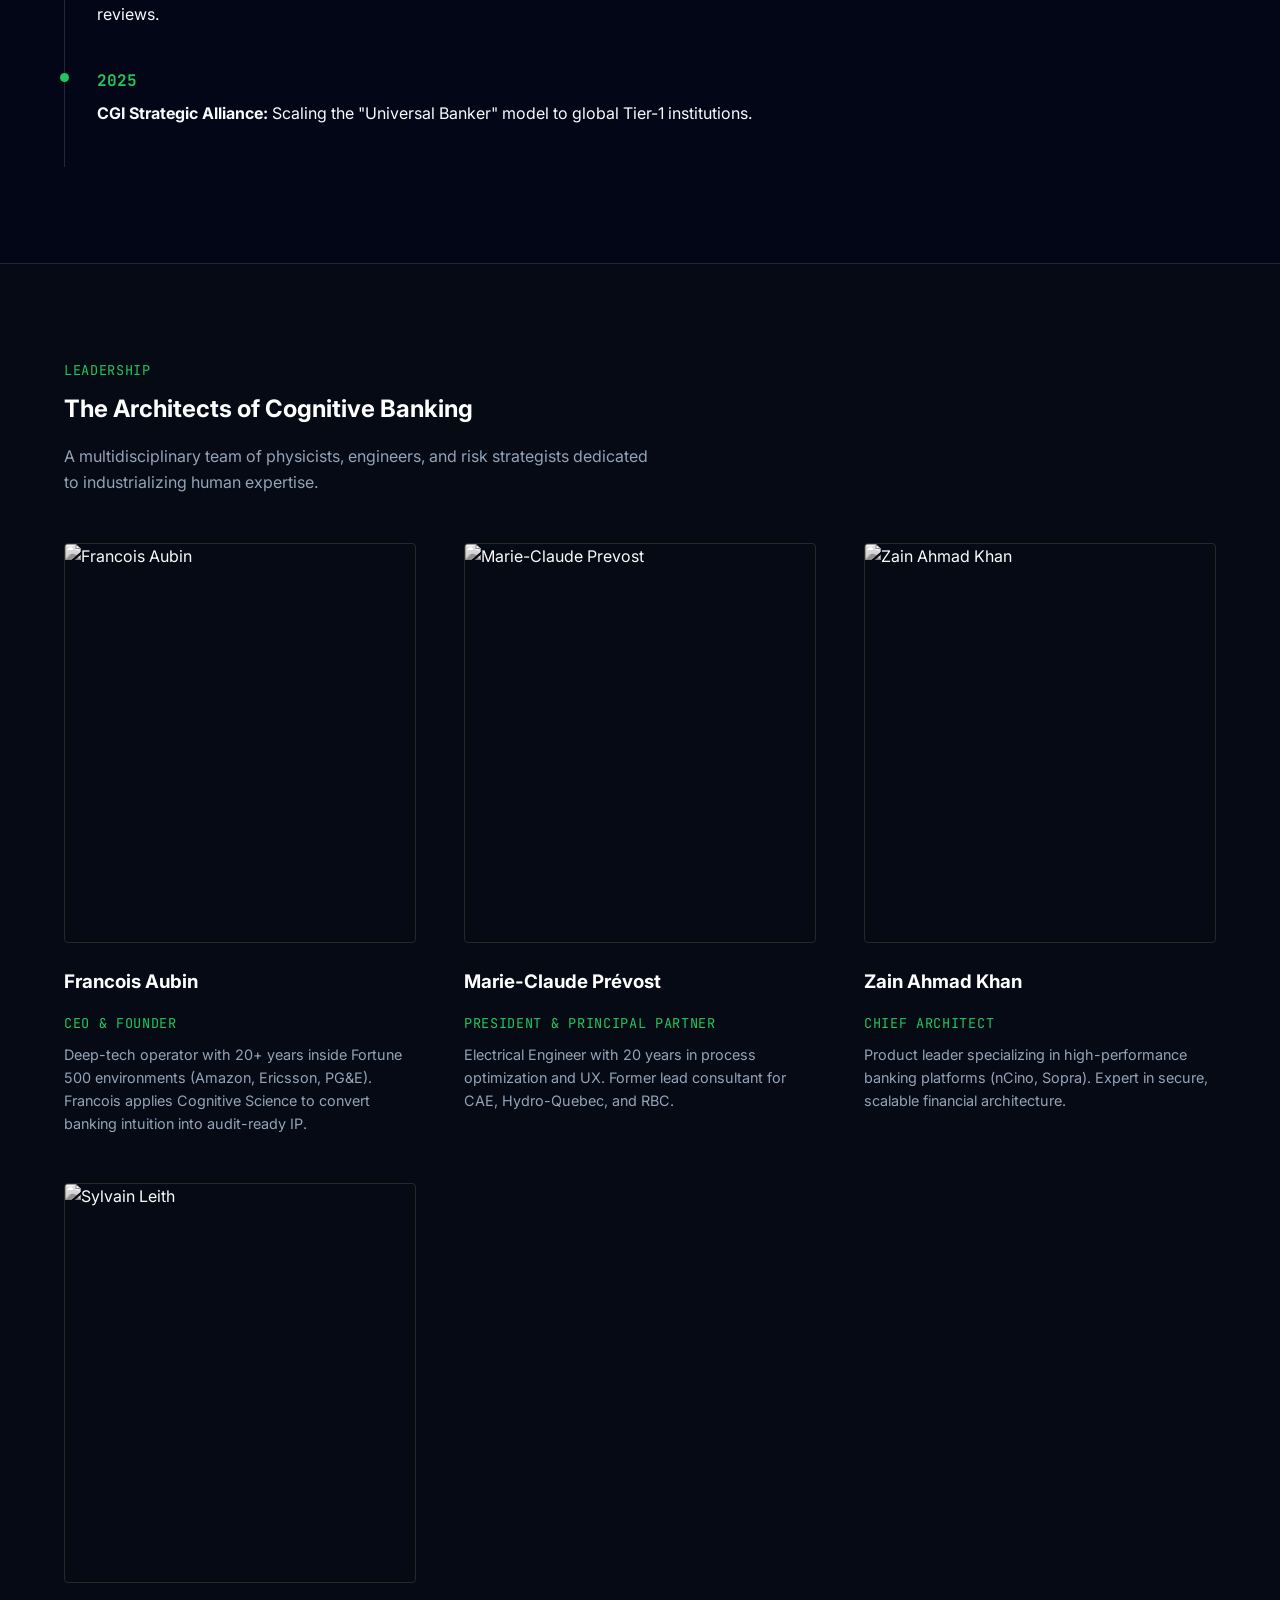
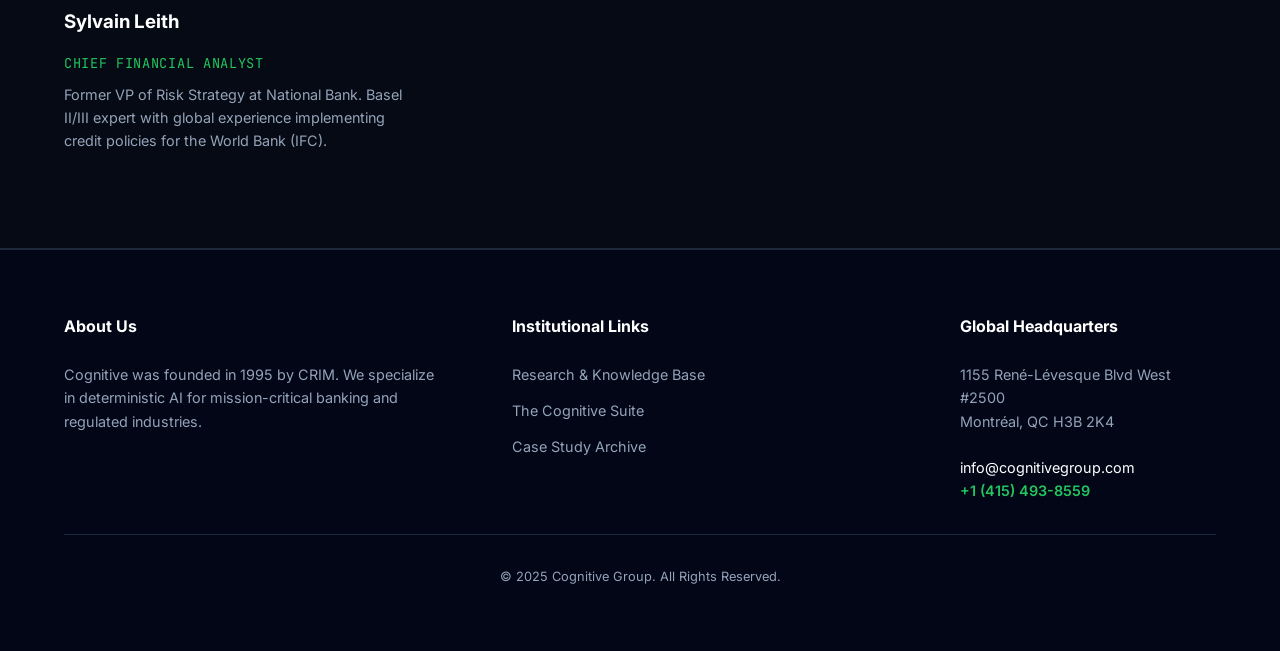
==== commit 4bc17dce: "Add files via upload" ====
--- a/about.html
+++ b/about.html
@@ -3,7 +3,7 @@
 <head>
     <meta charset="UTF-8">
     <meta name="viewport" content="width=device-width, initial-scale=1.0">
-    <title>About Us | Cognitive Banking</title>
+    <title>About Us | Cognitive Banking - Our Origins & Vision</title>
     
     <!-- Fonts -->
     <link rel="preconnect" href="https://fonts.googleapis.com">
@@ -11,7 +11,6 @@
     <link href="https://fonts.googleapis.com/css2?family=Inter:wght@300;400;600;700&family=JetBrains+Mono:wght@400;700&display=swap" rel="stylesheet">
 
     <style>
-        /* --- CSS STYLES (MATCHING INDEX) --- */
         :root {
             --bg-dark: #050A14;
             --bg-card: #0F172A;
@@ -45,7 +44,7 @@
             margin-bottom: 0.5rem;
         }
 
-        /* --- UNIFIED HEADER --- */
+        /* --- UNIFIED STABLE HEADER --- */
         header {
             position: fixed;
             top: 0;
@@ -58,9 +57,10 @@
             justify-content: space-between;
             align-items: center;
             border-bottom: 1px solid var(--border-color);
-        }
-
-        .real-logo { height: 35px; width: auto; }
+            height: 72px; 
+        }
+
+        .real-logo { height: 40px; width: auto; display: block; }
 
         nav ul { display: flex; gap: 2rem; list-style: none; }
         nav a { color: var(--text-muted); text-decoration: none; font-size: 0.9rem; font-weight: 500; transition: color 0.3s; }
@@ -76,24 +76,25 @@
             font-size: 0.9rem;
             transition: all 0.2s;
             border: 1px solid var(--action-blue);
+            display: inline-block;
         }
         .btn-primary:hover { background: #1d4ed8; border-color: #1d4ed8; transform: translateY(-1px); }
 
-        /* --- Page Sections --- */
+        /* --- PAGE SECTIONS --- */
         .container { max-width: var(--max-width); margin: 0 auto; }
         section { padding: 6rem 5%; border-bottom: 1px solid var(--border-color); }
 
-        /* --- About Page Specifics --- */
         .hero-small {
-            padding: 10rem 0 4rem; /* Adjusted to clear the fixed header */
+            padding: 10rem 5% 4rem;
             text-align: center;
             border-bottom: 1px solid var(--border-color);
             background: radial-gradient(circle at center, rgba(34, 197, 94, 0.05) 0%, transparent 70%);
-        }
-        .hero-small h1 { font-size: 3rem; margin: 1rem 0; }
+            margin-top: 72px;
+        }
+        .hero-small h1 { font-size: clamp(2.5rem, 3.5vw, 3.5rem); letter-spacing: -0.02em; }
 
         .grid-2 { display: grid; grid-template-columns: 1fr 1fr; gap: 4rem; }
-        .grid-3 { display: grid; grid-template-columns: repeat(auto-fit, minmax(300px, 1fr)); gap: 2rem; margin-top: 2rem; }
+        .grid-3 { display: grid; grid-template-columns: repeat(auto-fit, minmax(300px, 1fr)); gap: 2rem; }
 
         .card {
             background: var(--bg-card);
@@ -106,7 +107,7 @@
         .timeline-item {
             padding-left: 2rem;
             border-left: 1px solid var(--border-color);
-            padding-bottom: 2rem;
+            padding-bottom: 2.5rem;
             position: relative;
         }
         .timeline-item::before {
@@ -121,56 +122,55 @@
         }
         .timeline-year { font-weight: 700; color: var(--primary-accent); margin-bottom: 0.5rem; font-family: 'JetBrains Mono', monospace; }
 
-        /* Team Images */
+        /* Team Section */
+        .team-grid { display: grid; grid-template-columns: repeat(auto-fit, minmax(280px, 1fr)); gap: 3rem; margin-top: 3rem; }
         .team-member img {
             width: 100%;
-            height: 350px; 
+            height: 400px; 
             object-fit: cover; 
             border-radius: 4px;
             filter: grayscale(100%);
-            transition: filter 0.3s;
-            margin-bottom: 1rem;
+            transition: all 0.4s;
+            margin-bottom: 1.5rem;
             display: block;
-        }
-        .team-member:hover img { filter: grayscale(0%); }
+            border: 1px solid var(--border-color);
+        }
+        .team-member:hover img { filter: grayscale(0%); border-color: var(--primary-accent); }
+        .team-member p { color: var(--text-muted); font-size: 0.9rem; line-height: 1.6; margin-top: 0.5rem; }
 
         /* Footer */
-        .footer-grid {
-            display: grid;
-            grid-template-columns: 1.5fr 1.5fr 1fr;
-            gap: 4rem;
-            margin-bottom: 4rem;
-        }
-
-        @media (max-width: 768px) {
-            .grid-2, .grid-3, .footer-grid { grid-template-columns: 1fr; gap: 2rem; }
+        footer { padding: 4rem 5%; background: #020617; border-top: 1px solid var(--border-color); }
+        .footer-grid { display: grid; grid-template-columns: 1.5fr 1.5fr 1fr; gap: 4rem; }
+        .footer-link { color: var(--text-muted); text-decoration: none; display: block; margin-bottom: 0.8rem; font-size: 0.9rem; transition: color 0.3s; }
+        .footer-link:hover { color: var(--primary-accent); }
+
+        @media (max-width: 968px) {
+            .grid-2, .footer-grid { grid-template-columns: 1fr; gap: 2rem; }
+            header { padding: 1rem 5%; }
             nav { display: none; }
         }
     </style>
 </head>
 <body>
 
-   <!-- UNIFIED HEADER START -->
-   <header>
-    <div style="display:flex; align-items:center; gap:10px;">
-        <a href="index.html" style="text-decoration: none; border: none;">
-            <!-- Updated Logo to match Index Page -->
-            <img src="https://placehold.co/150x40/050A14/22C55E?text=COGNITIVE&font=monospace" alt="Cognitive Logo" class="real-logo">
-        </a>
-    </div>
-    <nav>
-        <ul>
-            <!-- Navigation Links -->
-            <li><a href="products.html">Products</a></li>
-            <li><a href="success.html">Success Stories</a></li>
-            <li><a href="about.html">About Us</a></li>
-            <li><a href="blog.html">Insights</a></li>
-            <li><a href="contact.html">Contact</a></li>
-        </ul>
-    </nav>
-    <a href="contact.html" class="btn-primary">Strategy Session</a>
-</header>
-<!-- UNIFIED HEADER END -->
+    <!-- Unified Stable Header -->
+    <header>
+        <div style="display:flex; align-items:center;">
+            <a href="index.html">
+                <img src="https://i.postimg.cc/x13mJnMs/Logo-cognitive.png" alt="Cognitive Group Logo" class="real-logo">
+            </a>
+        </div>
+        <nav>
+            <ul>
+                <li><a href="products.html">Products</a></li>
+                <li><a href="success.html">Success Stories</a></li>
+                <li><a href="about.html" class="active">About Us</a></li>
+                <li><a href="blog.html">Insights</a></li>
+                <li><a href="contact.html">Contact</a></li>
+            </ul>
+        </nav>
+        <a href="contact.html" class="btn-primary">Strategy Session</a>
+    </header>
 
     <!-- Hero -->
     <div class="hero-small">
@@ -184,42 +184,42 @@
     <section>
         <div class="container">
             <div class="grid-2">
-                <!-- Left Column: History -->
+                <!-- History -->
                 <div>
-                    <span class="mono">History</span>
-                    <h3>Born from Research</h3>
-                    <p>The Cognitive Group (CG), headquartered in Montreal, was founded in 1995 by the <strong>Montreal Computer Research Institute (CRIM)</strong> to develop a Cognitive Engineering consulting practice.</p>
+                    <span class="mono">The Pedigree</span>
+                    <h3>Born from Deep Research</h3>
+                    <p style="margin-bottom: 1.5rem;">The Cognitive Group, headquartered in Montreal, was founded in 1995 as a specialized spinoff of the <strong>Computer Research Institute of Montreal (CRIM)</strong>.</p>
                     
-                    <p>Building on deep expertise in <strong>cognitive ergonomics</strong> and system design, we spent over a decade collaborating with <strong>Royal Bank of Canada (RBC)</strong> to optimize their loan origination processes. This foundation of "Tier-1 rigor" allowed us to develop <strong>BusinessBANKER</strong>.</p>
+                    <p style="margin-bottom: 1.5rem;">Building on decades of expertise in <strong>Cognitive Ergonomics</strong>, we partnered with <strong>Royal Bank of Canada (RBC)</strong> for over 10 years to optimize high-stakes loan origination. This institutional rigor is the DNA of our deterministic AI engine.</p>
                     
-                    <div style="margin-top: 2rem;">
-                        <span class="mono">Strategic Ecosystem</span>
-                        <p>Our alliance with <strong>CGI</strong> allows us to combine deep-tech agility with global delivery assurance.</p>
+                    <div style="margin-top: 2rem; padding: 1.5rem; border-left: 2px solid var(--action-blue); background: rgba(37, 99, 235, 0.03);">
+                        <span class="mono" style="color: var(--action-blue);">Strategic Scale</span>
+                        <p style="font-size: 0.95rem;">Our alliance with <strong>CGI</strong> allows us to combine the agility of a deep-tech lab with the global delivery assurance required by Tier-1 institutions.</p>
                     </div>
                 </div>
 
-                <!-- Right Column: Corporate Profile -->
+                <!-- Corporate Profile Card -->
                 <div>
                     <div class="card" style="padding: 0; overflow: hidden; border: 1px solid var(--border-color); background: #0B1120;">
                         <div style="padding: 1.5rem; border-bottom: 1px solid var(--border-color); background: rgba(34, 197, 94, 0.05);">
-                            <h3 style="margin: 0; font-size: 1.2rem; color: white;">Corporate Profile</h3>
+                            <h3 style="margin: 0; font-size: 1.1rem; color: white;">Institutional Profile</h3>
                         </div>
-                        <div style="padding: 1.5rem;">
-                            <div style="display: flex; justify-content: space-between; align-items: center; padding-bottom: 1rem; border-bottom: 1px solid #1E293B; margin-bottom: 1rem;">
-                                <span class="mono" style="margin: 0; color: #64748B;">FOUNDED</span>
+                        <div style="padding: 2rem;">
+                            <div style="display: flex; justify-content: space-between; padding-bottom: 1rem; border-bottom: 1px solid #1E293B; margin-bottom: 1rem;">
+                                <span class="mono" style="color: #64748B;">ESTABLISHED</span>
                                 <span style="color: white; font-weight: 600;">1995 (CRIM Spinoff)</span>
                             </div>
-                            <div style="display: flex; justify-content: space-between; align-items: center; padding-bottom: 1rem; border-bottom: 1px solid #1E293B; margin-bottom: 1rem;">
-                                <span class="mono" style="margin: 0; color: #64748B;">HEAD OFFICE</span>
+                            <div style="display: flex; justify-content: space-between; padding-bottom: 1rem; border-bottom: 1px solid #1E293B; margin-bottom: 1rem;">
+                                <span class="mono" style="color: #64748B;">HEADQUARTERS</span>
                                 <span style="color: white; font-weight: 600;">Montréal, Canada</span>
                             </div>
-                            <div style="display: flex; justify-content: space-between; align-items: center; padding-bottom: 1rem; border-bottom: 1px solid #1E293B; margin-bottom: 1rem;">
-                                <span class="mono" style="margin: 0; color: #64748B;">KEY PARTNER</span>
+                            <div style="display: flex; justify-content: space-between; padding-bottom: 1rem; border-bottom: 1px solid #1E293B; margin-bottom: 1rem;">
+                                <span class="mono" style="color: #64748B;">DELIVERY PARTNER</span>
                                 <span style="color: white; font-weight: 600;">CGI</span>
                             </div>
-                            <div style="display: flex; justify-content: space-between; align-items: center;">
-                                <span class="mono" style="margin: 0; color: #64748B;">GLOBAL REACH</span>
-                                <span style="color: white; font-weight: 600;">90,000+ Employees</span>
+                            <div style="display: flex; justify-content: space-between;">
+                                <span class="mono" style="color: #64748B;">NETWORK REACH</span>
+                                <span style="color: white; font-weight: 600;">90,000+ Professionals</span>
                             </div>
                         </div>
                     </div>
@@ -229,162 +229,100 @@
     </section>
 
     <!-- Timeline -->
-    <section style="background: var(--bg-card);">
+    <section style="background: #020617;">
         <div class="container">
-            <h2 style="margin-bottom: 3rem;">The BusinessBANKER Timeline</h2>
-            <div style="max-width: 800px;">
+            <span class="mono">Development Path</span>
+            <h2 style="margin-bottom: 4rem;">The Evolution of Deterministic AI</h2>
+            <div style="max-width: 900px;">
                 <div class="timeline-item">
-                    <div class="timeline-year">2008</div>
-                    <p>Start of a 10-year collaboration with <strong>RBC (Royal Bank of Canada)</strong> for their loan origination process.</p>
-                </div>
-                <div class="timeline-item">
-                    <div class="timeline-year">2015</div>
-                    <p>Investment phase: 3 years dedicated to developing the proprietary BusinessBANKER engine.</p>
+                    <div class="timeline-year">2008 — 2018</div>
+                    <p>Decade-long collaboration with <strong>RBC</strong> to re-engineer the cognitive flow of commercial loan adjudication.</p>
                 </div>
                 <div class="timeline-item">
                     <div class="timeline-year">2017</div>
-                    <p>First software deployment at BNDE (Senegal).</p>
-                </div>
-                <div class="timeline-item">
-                    <div class="timeline-year">2018</div>
-                    <p>Contract win with GBDK in Lisbon, expanding into Europe.</p>
-                </div>
-                <div class="timeline-item">
-                    <div class="timeline-year">2020</div>
-                    <p>BNDE becomes the first bank in Africa to offer COVID-19 relief loans due to our ease of configuration.</p>
+                    <p>First international deployment at BNDE (Senegal), proving the engine's adaptability to emerging markets.</p>
                 </div>
                 <div class="timeline-item">
                     <div class="timeline-year">2024</div>
-                    <p><strong>AI Workbench Launch:</strong> Fully integrated into BusinessBANKER. This allows the capture of financial statements in any format (structured or unstructured) to advance automation.</p>
+                    <p><strong>AI Workbench Launch:</strong> Integrating automated financial statement spreading to eliminate manual data entry in credit reviews.</p>
                 </div>
                 <div class="timeline-item">
                     <div class="timeline-year">2025</div>
-                    <p><strong>Strategic Partnership with CGI:</strong> Established to provide global scale and "best of both worlds" delivery for institutional clients.</p>
-                </div>
-                <div class="timeline-item">
-                    <div class="timeline-year">2025</div>
-                    <p><strong>The Universal Banker:</strong> Unlocking thousands of hours of cognitive analysis. The AI Workbench now allows the sharing of encapsulated expertise from major Tier-1 banks through specialized AI agents.</p>
+                    <p><strong>CGI Strategic Alliance:</strong> Scaling the "Universal Banker" model to global Tier-1 institutions.</p>
                 </div>
             </div>
         </div>
     </section>
 
-    <!-- Philosophy Section -->
+    <!-- Leadership Section -->
     <section>
         <div class="container">
-            <span class="mono">Our Philosophy</span>
-            <h2 style="max-width: 800px; margin-bottom: 3rem;">Human-Centered, Trustworthy AI—Built as a Product.</h2>
+            <span class="mono">Leadership</span>
+            <h2 style="margin-bottom: 1rem;">The Architects of Cognitive Banking</h2>
+            <p style="color: var(--text-muted); max-width: 600px;">A multidisciplinary team of physicists, engineers, and risk strategists dedicated to industrializing human expertise.</p>
             
-            <p style="font-size: 1.1rem; color: white; margin-bottom: 3rem; max-width: 800px;">
-                Our philosophy begins with a fundamental belief: <strong>human expertise is a structured asset.</strong> Expert judgment is not intangible intuition—it can be observed, decomposed, formalized, and engineered into systems.
-            </p>
-
-            <div class="grid-3">
-                <div class="card">
-                    <span class="mono">01. Cognitive Design</span>
-                    <h4>From Human Expertise to System Design</h4>
-                    <p>We apply Cognitive Task Analysis (CTA) to enter the decision-maker’s mental model. We capture how experts perceive situations and manage uncertainty, encoding human reasoning itself, not just correlations.</p>
-                </div>
-                <div class="card">
-                    <span class="mono">02. Co-Designers</span>
-                    <h4>Collaboration Over Vendor Dynamics</h4>
-                    <p>We operate as co-designers of intelligence. We work collaboratively with domain experts to construct systems that reflect real-world decision processes—not abstract theoretical models.</p>
-                </div>
-                <div class="card">
-                    <span class="mono">03. Product First</span>
-                    <h4>From Consulting to Product</h4>
-                    <p>We made a deliberate shift to become a fully product-oriented company. Our mission: eliminate bespoke configuration and reduce setup effort to near zero. Human expertise is captured once, then industrialized.</p>
-                </div>
-                <div class="card">
-                    <span class="mono">04. Performance</span>
-                    <h4>Excellence by Design</h4>
-                    <p>Our products are built with a non-negotiable standard: deterministic performance, high availability, and enterprise-grade speed. Intelligence is only valuable if it is dependable under pressure.</p>
-                </div>
-                <div class="card">
-                    <span class="mono">05. Auditability</span>
-                    <h4>Trust Is Not Claimed—It Is Proven</h4>
-                    <p>Every result must be explainable. Every discrepancy must be traceable. We do not hide uncertainty—we surface it. Trust is a core requirement, not a marketing claim.</p>
-                </div>
-                <div class="card">
-                    <span class="mono">06. Glass Box</span>
-                    <h4>Radical Transparency</h4>
-                    <p>From the first interaction, our systems are designed to be transparent by default. Users can see exactly which rules, evidence, or reasoning paths were used to reach a conclusion.</p>
-                </div>
-            </div>
-        </div>
-    </section>
-
-    <!-- Leadership Team -->
-    <section style="background: var(--bg-card);">
-        <div class="container">
-            <span class="mono">Leadership</span>
-            <h2>Officers & Architects</h2>
-            <br>
-            <div class="grid-2">
-                
+            <div class="team-grid">
                 <!-- Francois Aubin -->
                 <div class="team-member">
                     <img src="https://i.postimg.cc/FKxgzvhF/fa2.jpg" alt="Francois Aubin">
                     <h3>Francois Aubin</h3>
                     <span class="mono">CEO & Founder</span>
-                    <p>A veteran operator with a track record of scaling deep-tech ventures (Founder of Cognitive Systems). François spent 20+ years inside Fortune 500 environments (Amazon, Ericsson, PG&E). He applies his background in Physics and Cognitive Science to architect the Cognitive Compiler, converting banking intuition into audit-ready IP.</p>
+                    <p>Deep-tech operator with 20+ years inside Fortune 500 environments (Amazon, Ericsson, PG&E). Francois applies Cognitive Science to convert banking intuition into audit-ready IP.</p>
                 </div>
 
                 <!-- Marie-Claude Prevost -->
                 <div class="team-member">
-                    <img src="https://placehold.co/400x400/1E293B/ffffff?text=Marie-Claude+Prevost" alt="Marie-Claude Prevost">
+                    <img src="https://placehold.co/400x500/1E293B/ffffff?text=Marie-Claude+Prevost" alt="Marie-Claude Prevost">
                     <h3>Marie-Claude Prévost</h3>
-                    <span class="mono">President & Associé Principal</span>
-                    <p>Electrical Engineer with 20 years experience in process optimization and UX. Former consultant for CAE, Hydro-Quebec, and RBC. Marie-Claude specializes in designing processes that align with human behavior.</p>
+                    <span class="mono">President & Principal Partner</span>
+                    <p>Electrical Engineer with 20 years in process optimization and UX. Former lead consultant for CAE, Hydro-Quebec, and RBC.</p>
                 </div>
 
                 <!-- Zain Ahmad Khan -->
                 <div class="team-member">
-                    <img src="https://placehold.co/400x400/1E293B/ffffff?text=Zain+Ahmad+Khan" alt="Zain Ahmad Khan">
+                    <img src="https://placehold.co/400x500/1E293B/ffffff?text=Zain+Ahmad+Khan" alt="Zain Ahmad Khan">
                     <h3>Zain Ahmad Khan</h3>
                     <span class="mono">Chief Architect</span>
-                    <p>Fintech product leader with 5+ years building and scaling secure banking platforms. Over 10 years of experience with nCino, Sopra, and core banking technologies. Expert in Agile/Scrum, secure architecture, and high-performance refactoring.</p>
+                    <p>Product leader specializing in high-performance banking platforms (nCino, Sopra). Expert in secure, scalable financial architecture.</p>
                 </div>
 
                 <!-- Sylvain Leith -->
                 <div class="team-member">
-                    <img src="https://placehold.co/400x400/1E293B/ffffff?text=Sylvain+Leith" alt="Sylvain Leith">
+                    <img src="https://placehold.co/400x500/1E293B/ffffff?text=Sylvain+Leith" alt="Sylvain Leith">
                     <h3>Sylvain Leith</h3>
                     <span class="mono">Chief Financial Analyst</span>
-                    <p>Expert in risk management and credit modeling (Basel II/III). Former VP of Risk Strategy at National Bank of Canada. Sylvain has consulted for the World Bank (IFC) and the European Investment Bank, implementing credit risk policies in China, Haiti, and globally.</p>
-                </div>
-
+                    <p>Former VP of Risk Strategy at National Bank. Basel II/III expert with global experience implementing credit policies for the World Bank (IFC).</p>
+                </div>
             </div>
         </div>
     </section>
 
     <!-- Footer -->
-    <footer style="padding: 4rem 5%; background: #020617; border-top: 1px solid var(--border-color);">
+    <footer>
         <div class="container footer-grid">
             <div>
-                <h4 style="margin-bottom: 1.5rem;">About Us</h4>
+                <h4 style="color: white; margin-bottom: 1.5rem;">About Us</h4>
                 <p style="font-size: 0.9rem; line-height: 1.6; color: var(--text-muted);">
-                    Cognitive was founded in 1995 by the Computer Research Institute of Montreal (CRIM). Our experts have advanced degrees in human factors and interaction design. Our specialists are located in Montreal, Toronto, Hong Kong, and San Francisco.
+                    Cognitive was founded in 1995 by CRIM. We specialize in deterministic AI for mission-critical banking and regulated industries.
                 </p>
             </div>
             <div>
-                <h4 style="margin-bottom: 1.5rem;">Recent Posts</h4>
-                <a href="#" class="footer-link" style="color: var(--text-muted); text-decoration: none; display: block; margin-bottom: 0.8rem; transition: color 0.3s;">AI-Assisted Supervision of Abnormal Situations: Lessons from the 2025 Louvre Burglary</a>
-                <a href="#" class="footer-link" style="color: var(--text-muted); text-decoration: none; display: block; margin-bottom: 0.8rem; transition: color 0.3s;">Original Paper (1994) “From Task Analysis to User Interface Design”</a>
-                <a href="#" class="footer-link" style="color: var(--text-muted); text-decoration: none; display: block; margin-bottom: 0.8rem; transition: color 0.3s;">Why Simple Scoring Systems Beat Human Judgment in Lending</a>
+                <h4 style="color: white; margin-bottom: 1.5rem;">Institutional Links</h4>
+                <a href="blog.html" class="footer-link">Research & Knowledge Base</a>
+                <a href="products.html" class="footer-link">The Cognitive Suite</a>
+                <a href="success.html" class="footer-link">Case Study Archive</a>
             </div>
             <div>
-                <h4 style="margin-bottom: 1.5rem;">Get in Touch</h4>
+                <h4 style="color: white; margin-bottom: 1.5rem;">Global Headquarters</h4>
                 <p style="font-size: 0.9rem; color: var(--text-muted);">
                     1155 René-Lévesque Blvd West #2500<br>
                     Montréal, QC H3B 2K4<br><br>
                     <a href="mailto:info@cognitivegroup.com" style="color: white; text-decoration: none;">info@cognitivegroup.com</a><br>
-                    <span style="color: var(--primary-accent);">+1 (415) 493-8559</span>
+                    <span style="color: var(--primary-accent); font-weight: 600;">+1 (415) 493-8559</span>
                 </p>
             </div>
         </div>
-
-        <div style="text-align: center; border-top: 1px solid var(--border-color); padding-top: 2rem; color: var(--text-muted); font-size: 0.85rem;">
+        <div style="text-align: center; border-top: 1px solid var(--border-color); padding-top: 2rem; margin-top: 2rem; color: var(--text-muted); font-size: 0.8rem;">
             &copy; 2025 Cognitive Group. All Rights Reserved.
         </div>
     </footer>
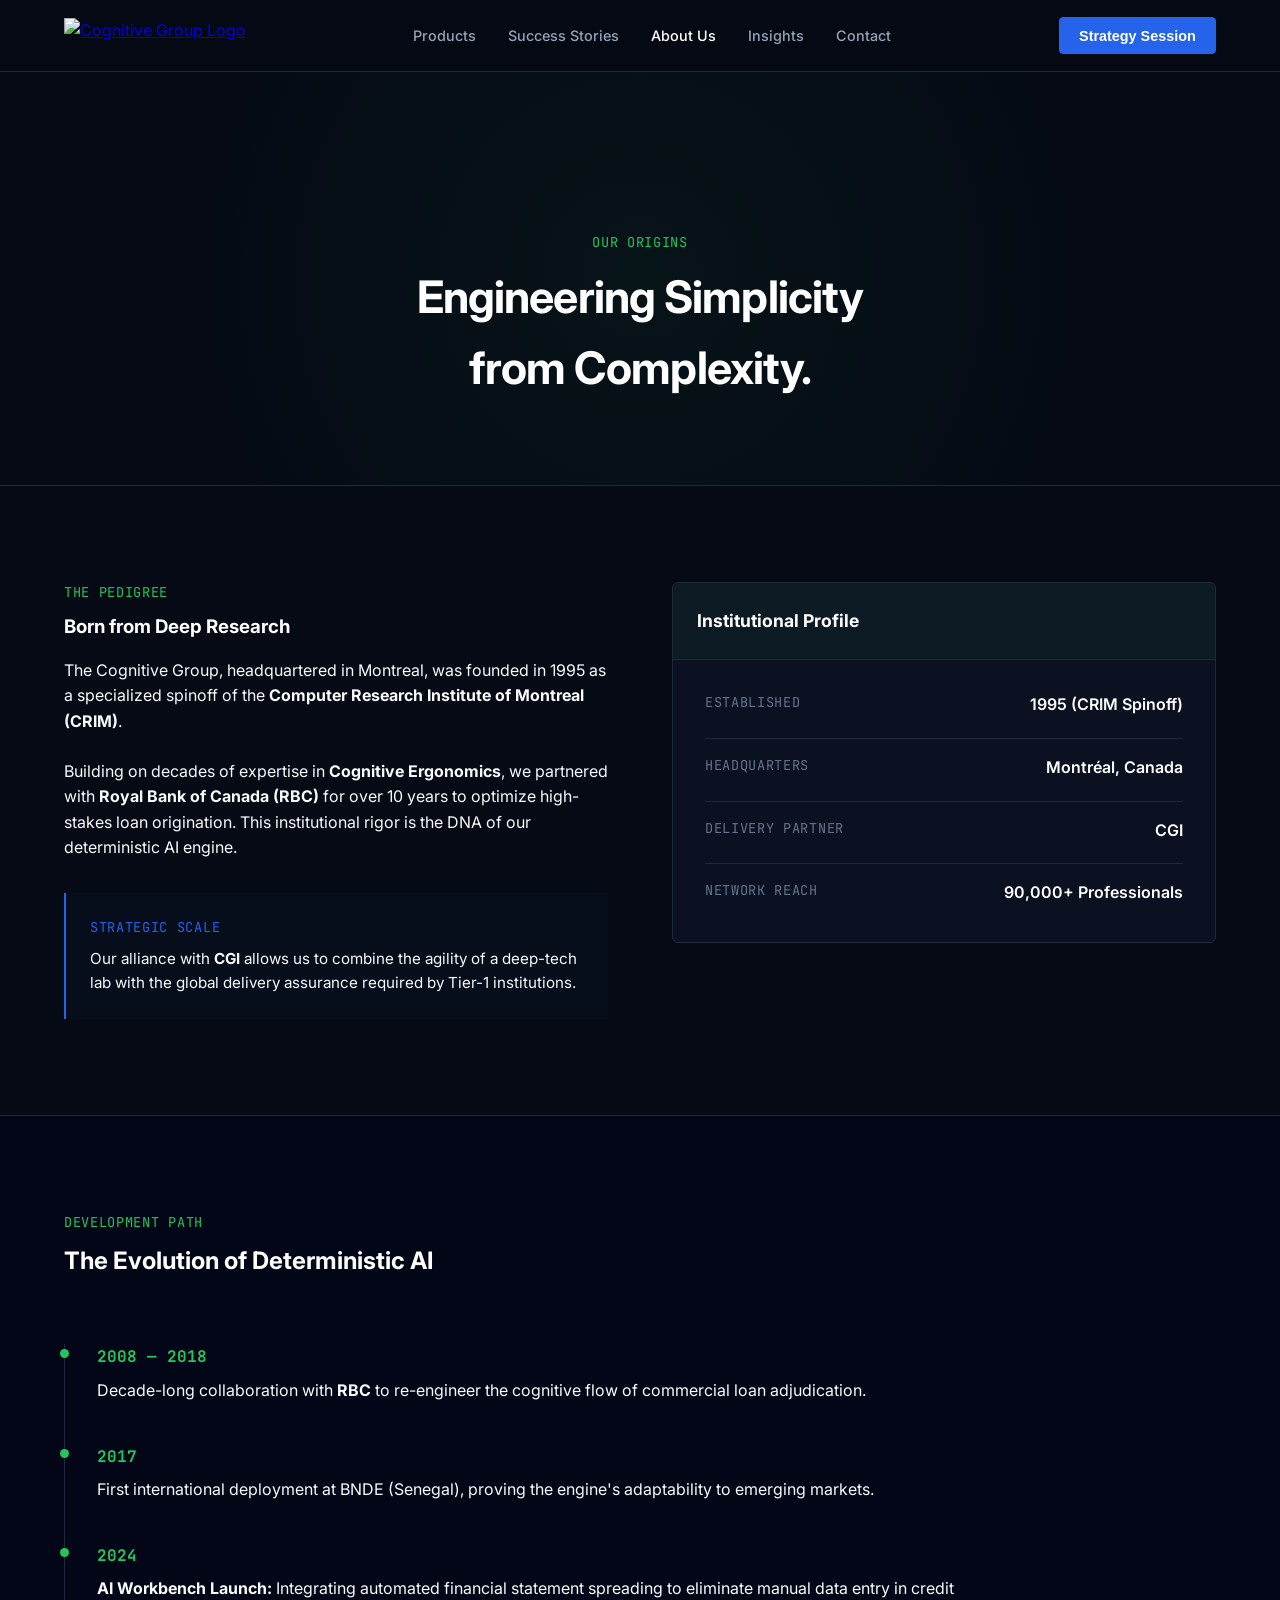
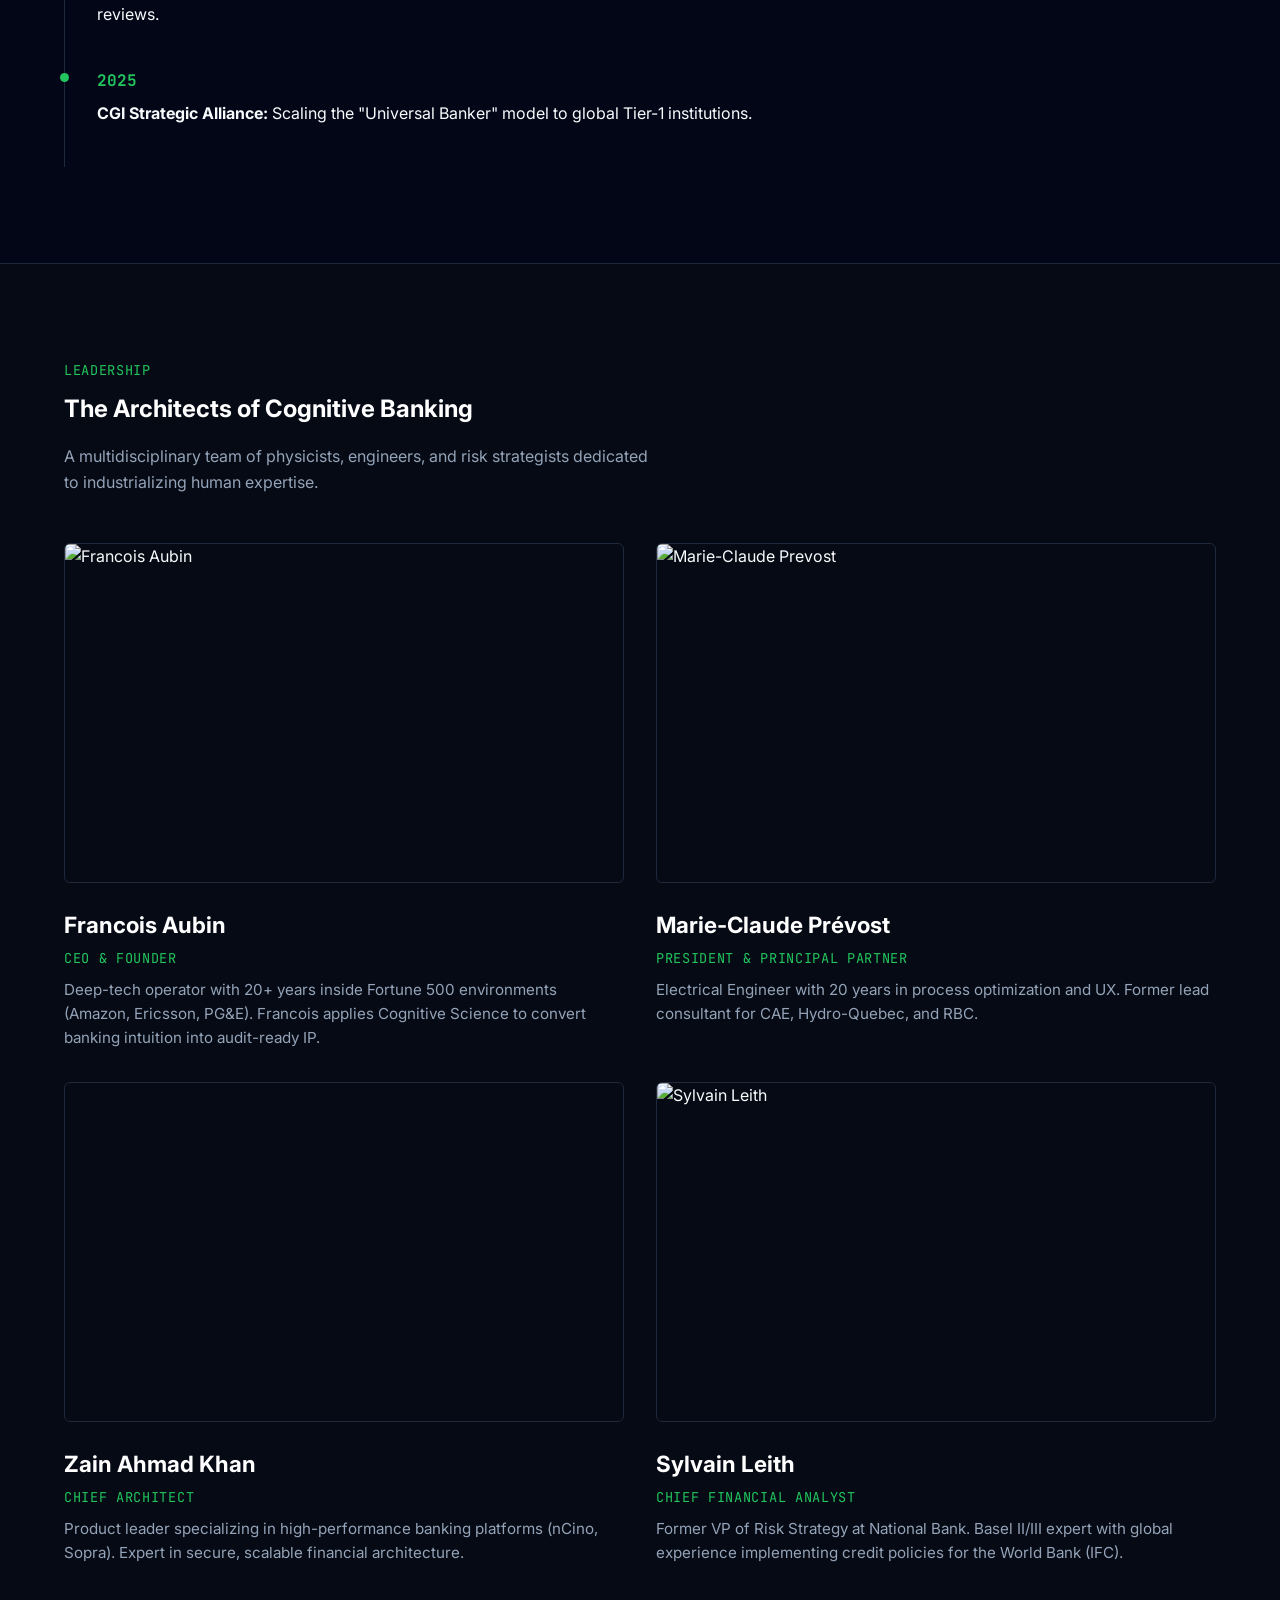
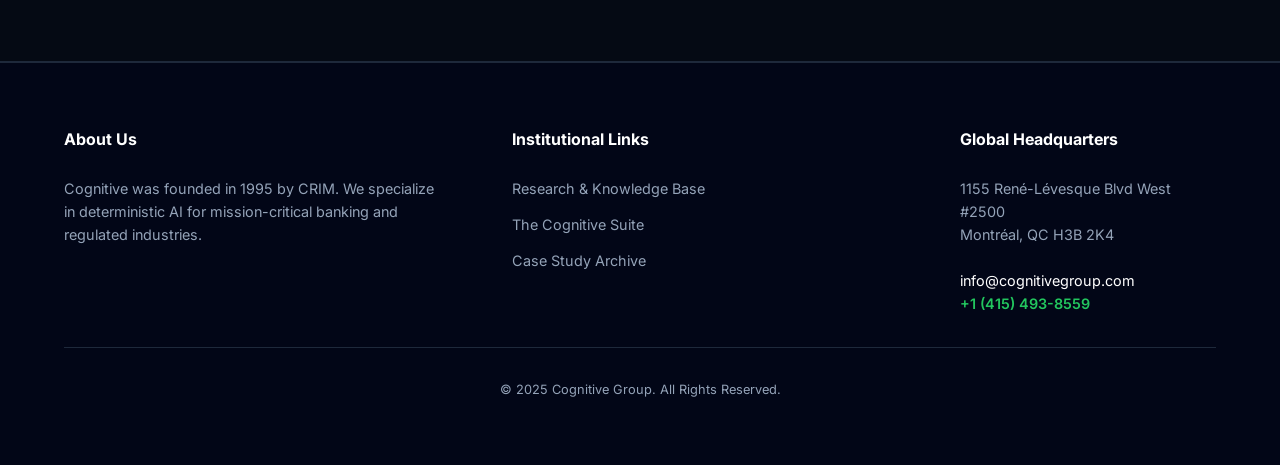
==== commit 9d34c533: "Add files via upload" ====
--- a/about.html
+++ b/about.html
@@ -3,7 +3,7 @@
 <head>
     <meta charset="UTF-8">
     <meta name="viewport" content="width=device-width, initial-scale=1.0">
-    <title>About Us | Cognitive Banking - Our Origins & Vision</title>
+    <title>About Us | Cognitive Banking</title>
     
     <!-- Fonts -->
     <link rel="preconnect" href="https://fonts.googleapis.com">
@@ -44,99 +44,109 @@
             margin-bottom: 0.5rem;
         }
 
-        /* --- UNIFIED STABLE HEADER --- */
+        /* --- HEADER --- */
         header {
-            position: fixed;
-            top: 0;
-            width: 100%;
-            padding: 1rem 5%;
-            background: rgba(5, 10, 20, 0.95);
-            backdrop-filter: blur(10px);
-            z-index: 1000;
-            display: flex;
-            justify-content: space-between;
-            align-items: center;
-            border-bottom: 1px solid var(--border-color);
-            height: 72px; 
-        }
-
-        .real-logo { height: 40px; width: auto; display: block; }
-
+            position: fixed; top: 0; width: 100%; padding: 1rem 5%;
+            background: rgba(5, 10, 20, 0.95); backdrop-filter: blur(10px);
+            z-index: 1000; display: flex; justify-content: space-between; align-items: center;
+            border-bottom: 1px solid var(--border-color); height: 72px; 
+        }
+        .real-logo { height: 35px; width: auto; display: block; }
         nav ul { display: flex; gap: 2rem; list-style: none; }
         nav a { color: var(--text-muted); text-decoration: none; font-size: 0.9rem; font-weight: 500; transition: color 0.3s; }
         nav a:hover, nav a.active { color: white; }
 
         .btn-primary {
-            background: var(--action-blue);
-            color: white;
-            padding: 0.6rem 1.2rem;
-            font-weight: 600;
-            text-decoration: none;
-            border-radius: 4px;
-            font-size: 0.9rem;
-            transition: all 0.2s;
-            border: 1px solid var(--action-blue);
-            display: inline-block;
+            background: var(--action-blue); color: white; padding: 0.6rem 1.2rem;
+            font-weight: 600; text-decoration: none; border-radius: 4px; font-size: 0.9rem;
+            transition: all 0.2s; border: 1px solid var(--action-blue); display: inline-block; cursor: pointer;
         }
         .btn-primary:hover { background: #1d4ed8; border-color: #1d4ed8; transform: translateY(-1px); }
 
-        /* --- PAGE SECTIONS --- */
+        /* --- MODAL --- */
+        .modal-overlay {
+            display: none; position: fixed; top: 0; left: 0; width: 100%; height: 100%;
+            background: rgba(0, 0, 0, 0.85); backdrop-filter: blur(5px);
+            z-index: 2000; align-items: center; justify-content: center;
+        }
+        .modal-card {
+            background: #0F172A; border: 1px solid #1E293B;
+            padding: 3rem; border-radius: 8px; width: 100%; max-width: 450px;
+            position: relative; box-shadow: 0 20px 50px rgba(0,0,0,0.5);
+        }
+        .close-modal {
+            position: absolute; top: 15px; right: 20px; font-size: 1.5rem; color: #94A3B8;
+            cursor: pointer; transition: color 0.2s;
+        }
+        .close-modal:hover { color: white; }
+        .form-group { margin-bottom: 1.5rem; text-align: left; }
+        .form-label { display: block; font-size: 0.85rem; color: #94A3B8; margin-bottom: 0.5rem; }
+        .form-input {
+            width: 100%; padding: 0.8rem; background: #020617; border: 1px solid #1E293B;
+            color: white; border-radius: 4px; font-family: sans-serif; outline: none;
+        }
+        .form-input:focus { border-color: #22C55E; }
+        .modal-btn {
+            width: 100%; padding: 1rem; background: #22C55E; color: #000;
+            font-weight: 700; border: none; border-radius: 4px; cursor: pointer; font-size: 1rem;
+            margin-top: 1rem;
+        }
+        .modal-btn:hover { opacity: 0.9; }
+
+        /* --- SECTIONS --- */
         .container { max-width: var(--max-width); margin: 0 auto; }
         section { padding: 6rem 5%; border-bottom: 1px solid var(--border-color); }
 
         .hero-small {
-            padding: 10rem 5% 4rem;
-            text-align: center;
-            border-bottom: 1px solid var(--border-color);
+            padding: 10rem 5% 4rem; text-align: center; border-bottom: 1px solid var(--border-color);
             background: radial-gradient(circle at center, rgba(34, 197, 94, 0.05) 0%, transparent 70%);
             margin-top: 72px;
         }
         .hero-small h1 { font-size: clamp(2.5rem, 3.5vw, 3.5rem); letter-spacing: -0.02em; }
 
         .grid-2 { display: grid; grid-template-columns: 1fr 1fr; gap: 4rem; }
-        .grid-3 { display: grid; grid-template-columns: repeat(auto-fit, minmax(300px, 1fr)); gap: 2rem; }
-
-        .card {
-            background: var(--bg-card);
+        .card { background: var(--bg-card); border: 1px solid var(--border-color); padding: 2rem; border-radius: 6px; }
+
+        /* Timeline */
+        .timeline-item { padding-left: 2rem; border-left: 1px solid var(--border-color); padding-bottom: 2.5rem; position: relative; }
+        .timeline-item::before { content: ''; position: absolute; left: -5px; top: 5px; width: 9px; height: 9px; background: var(--primary-accent); border-radius: 50%; }
+        .timeline-year { font-weight: 700; color: var(--primary-accent); margin-bottom: 0.5rem; font-family: 'JetBrains Mono', monospace; }
+
+        /* --- TEAM GRID --- */
+        .team-grid { 
+            display: grid; 
+            grid-template-columns: 1fr 1fr; 
+            gap: 2rem; 
+            margin-top: 3rem; 
+        }
+        
+        .photo-wrapper {
+            width: 100%;
+            height: 340px; /* Reduced from 400px to avoid "too big" feeling */
+            overflow: hidden; 
+            border-radius: 6px;
             border: 1px solid var(--border-color);
-            padding: 2rem;
-            border-radius: 6px;
-        }
-
-        /* Timeline Styles */
-        .timeline-item {
-            padding-left: 2rem;
-            border-left: 1px solid var(--border-color);
-            padding-bottom: 2.5rem;
+            margin-bottom: 1.5rem;
             position: relative;
         }
-        .timeline-item::before {
-            content: '';
-            position: absolute;
-            left: -5px;
-            top: 5px;
-            width: 9px;
-            height: 9px;
-            background: var(--primary-accent);
-            border-radius: 50%;
-        }
-        .timeline-year { font-weight: 700; color: var(--primary-accent); margin-bottom: 0.5rem; font-family: 'JetBrains Mono', monospace; }
-
-        /* Team Section */
-        .team-grid { display: grid; grid-template-columns: repeat(auto-fit, minmax(280px, 1fr)); gap: 3rem; margin-top: 3rem; }
+
         .team-member img {
             width: 100%;
-            height: 400px; 
-            object-fit: cover; 
-            border-radius: 4px;
-            filter: grayscale(100%);
-            transition: all 0.4s;
-            margin-bottom: 1.5rem;
+            height: 100%;
+            object-fit: cover;
+            object-position: top center; 
+            transition: transform 0.4s ease;
             display: block;
-            border: 1px solid var(--border-color);
-        }
-        .team-member:hover img { filter: grayscale(0%); border-color: var(--primary-accent); }
-        .team-member p { color: var(--text-muted); font-size: 0.9rem; line-height: 1.6; margin-top: 0.5rem; }
+            filter: grayscale(0%);
+        }
+        
+        /* Hover Effect */
+        .team-member:hover img { transform: scale(1.05); }
+        /* Special Hover for Zain so he scales correctly from his base scale */
+        .team-member:hover img.zain-img { transform: scale(1.8); }
+
+        .team-member h3 { font-size: 1.4rem; margin-bottom: 0.3rem; }
+        .team-member p { color: var(--text-muted); font-size: 0.95rem; line-height: 1.6; margin-top: 0.5rem; }
 
         /* Footer */
         footer { padding: 4rem 5%; background: #020617; border-top: 1px solid var(--border-color); }
@@ -148,14 +158,16 @@
             .grid-2, .footer-grid { grid-template-columns: 1fr; gap: 2rem; }
             header { padding: 1rem 5%; }
             nav { display: none; }
+            .team-grid { gap: 1rem; } 
+            .photo-wrapper { height: 280px; }
         }
     </style>
 </head>
 <body>
 
-    <!-- Unified Stable Header -->
+    <!-- Header -->
     <header>
-        <div style="display:flex; align-items:center;">
+        <div style="display:flex; align-items:center; gap:10px;">
             <a href="index.html">
                 <img src="https://i.postimg.cc/x13mJnMs/Logo-cognitive.png" alt="Cognitive Group Logo" class="real-logo">
             </a>
@@ -169,7 +181,7 @@
                 <li><a href="contact.html">Contact</a></li>
             </ul>
         </nav>
-        <a href="contact.html" class="btn-primary">Strategy Session</a>
+        <button onclick="openModal()" class="btn-primary">Strategy Session</button>
     </header>
 
     <!-- Hero -->
@@ -180,25 +192,20 @@
         </div>
     </div>
 
-    <!-- History & Corporate Profile -->
+    <!-- History -->
     <section>
         <div class="container">
             <div class="grid-2">
-                <!-- History -->
                 <div>
                     <span class="mono">The Pedigree</span>
                     <h3>Born from Deep Research</h3>
                     <p style="margin-bottom: 1.5rem;">The Cognitive Group, headquartered in Montreal, was founded in 1995 as a specialized spinoff of the <strong>Computer Research Institute of Montreal (CRIM)</strong>.</p>
-                    
                     <p style="margin-bottom: 1.5rem;">Building on decades of expertise in <strong>Cognitive Ergonomics</strong>, we partnered with <strong>Royal Bank of Canada (RBC)</strong> for over 10 years to optimize high-stakes loan origination. This institutional rigor is the DNA of our deterministic AI engine.</p>
-                    
                     <div style="margin-top: 2rem; padding: 1.5rem; border-left: 2px solid var(--action-blue); background: rgba(37, 99, 235, 0.03);">
                         <span class="mono" style="color: var(--action-blue);">Strategic Scale</span>
                         <p style="font-size: 0.95rem;">Our alliance with <strong>CGI</strong> allows us to combine the agility of a deep-tech lab with the global delivery assurance required by Tier-1 institutions.</p>
                     </div>
                 </div>
-
-                <!-- Corporate Profile Card -->
                 <div>
                     <div class="card" style="padding: 0; overflow: hidden; border: 1px solid var(--border-color); background: #0B1120;">
                         <div style="padding: 1.5rem; border-bottom: 1px solid var(--border-color); background: rgba(34, 197, 94, 0.05);">
@@ -264,7 +271,9 @@
             <div class="team-grid">
                 <!-- Francois Aubin -->
                 <div class="team-member">
-                    <img src="https://i.postimg.cc/FKxgzvhF/fa2.jpg" alt="Francois Aubin">
+                    <div class="photo-wrapper">
+                        <img src="https://i.postimg.cc/FKxgzvhF/fa2.jpg" alt="Francois Aubin">
+                    </div>
                     <h3>Francois Aubin</h3>
                     <span class="mono">CEO & Founder</span>
                     <p>Deep-tech operator with 20+ years inside Fortune 500 environments (Amazon, Ericsson, PG&E). Francois applies Cognitive Science to convert banking intuition into audit-ready IP.</p>
@@ -272,15 +281,20 @@
 
                 <!-- Marie-Claude Prevost -->
                 <div class="team-member">
-                    <img src="https://placehold.co/400x500/1E293B/ffffff?text=Marie-Claude+Prevost" alt="Marie-Claude Prevost">
+                    <div class="photo-wrapper">
+                        <img src="https://i.postimg.cc/G3ysXDnq/Screenshot-2025-12-22-at-9-22-48-AM.png" alt="Marie-Claude Prevost">
+                    </div>
                     <h3>Marie-Claude Prévost</h3>
                     <span class="mono">President & Principal Partner</span>
                     <p>Electrical Engineer with 20 years in process optimization and UX. Former lead consultant for CAE, Hydro-Quebec, and RBC.</p>
                 </div>
 
-                <!-- Zain Ahmad Khan -->
+                <!-- Zain Ahmad Khan (Scaled) -->
                 <div class="team-member">
-                    <img src="https://placehold.co/400x500/1E293B/ffffff?text=Zain+Ahmad+Khan" alt="Zain Ahmad Khan">
+                    <div class="photo-wrapper">
+                        <!-- SCALED 1.7x to Zoom in on Face & Match Size -->
+                        <img src="https://i.postimg.cc/j22pxT6f/Whats-App-Image-2025-12-22-at-09-26-53.jpg" class="zain-img" alt="Zain Ahmad Khan" style="transform: scale(1.7); transform-origin: center 40%;">
+                    </div>
                     <h3>Zain Ahmad Khan</h3>
                     <span class="mono">Chief Architect</span>
                     <p>Product leader specializing in high-performance banking platforms (nCino, Sopra). Expert in secure, scalable financial architecture.</p>
@@ -288,7 +302,9 @@
 
                 <!-- Sylvain Leith -->
                 <div class="team-member">
-                    <img src="https://placehold.co/400x500/1E293B/ffffff?text=Sylvain+Leith" alt="Sylvain Leith">
+                    <div class="photo-wrapper">
+                        <img src="https://i.postimg.cc/FKwHSPz9/Screenshot-2025-12-22-at-9-24-04-AM.png" alt="Sylvain Leith">
+                    </div>
                     <h3>Sylvain Leith</h3>
                     <span class="mono">Chief Financial Analyst</span>
                     <p>Former VP of Risk Strategy at National Bank. Basel II/III expert with global experience implementing credit policies for the World Bank (IFC).</p>
@@ -327,5 +343,49 @@
         </div>
     </footer>
 
+    <!-- GLOBAL BOOKING MODAL -->
+    <div id="bookingModal" class="modal-overlay">
+        <div class="modal-card">
+            <span class="close-modal" onclick="closeModal()">&times;</span>
+            <div style="text-align: center; margin-bottom: 2rem;">
+                <span style="font-family: monospace; color: #22C55E; text-transform: uppercase;">Strategy Session</span>
+                <h3 style="margin-top: 0.5rem; color: white; font-size: 1.5rem;">Book a Briefing</h3>
+                <p style="font-size: 0.9rem; color: #94A3B8;">Tell us who you are, and we'll take you straight to the calendar.</p>
+            </div>
+            <form onsubmit="handleGlobalSubmit(event)">
+                <div class="form-group">
+                    <label class="form-label">Full Name</label>
+                    <input type="text" id="g-name" class="form-input" required placeholder="Jane Doe">
+                </div>
+                <div class="form-group">
+                    <label class="form-label">Work Email</label>
+                    <input type="email" id="g-email" class="form-input" required placeholder="jane@bank.com">
+                </div>
+                <div class="form-group">
+                    <label class="form-label">Organization</label>
+                    <input type="text" id="g-org" class="form-input" required placeholder="Bank Name">
+                </div>
+                <button type="submit" class="modal-btn">Continue to Calendar &rarr;</button>
+            </form>
+        </div>
+    </div>
+
+    <script>
+        const gModal = document.getElementById('bookingModal');
+        function openModal() { gModal.style.display = 'flex'; }
+        function closeModal() { gModal.style.display = 'none'; }
+        window.onclick = function(e) { if (e.target == gModal) closeModal(); }
+
+        function handleGlobalSubmit(e) {
+            e.preventDefault();
+            const name = document.getElementById('g-name').value;
+            const email = document.getElementById('g-email').value;
+            const org = document.getElementById('g-org').value;
+            const url = `https://cal.com/francoisaubin?name=${encodeURIComponent(name)}&email=${encodeURIComponent(email)}&notes=${encodeURIComponent("Organization: " + org)}`;
+            window.open(url, '_blank');
+            closeModal();
+        }
+    </script>
+
 </body>
 </html>
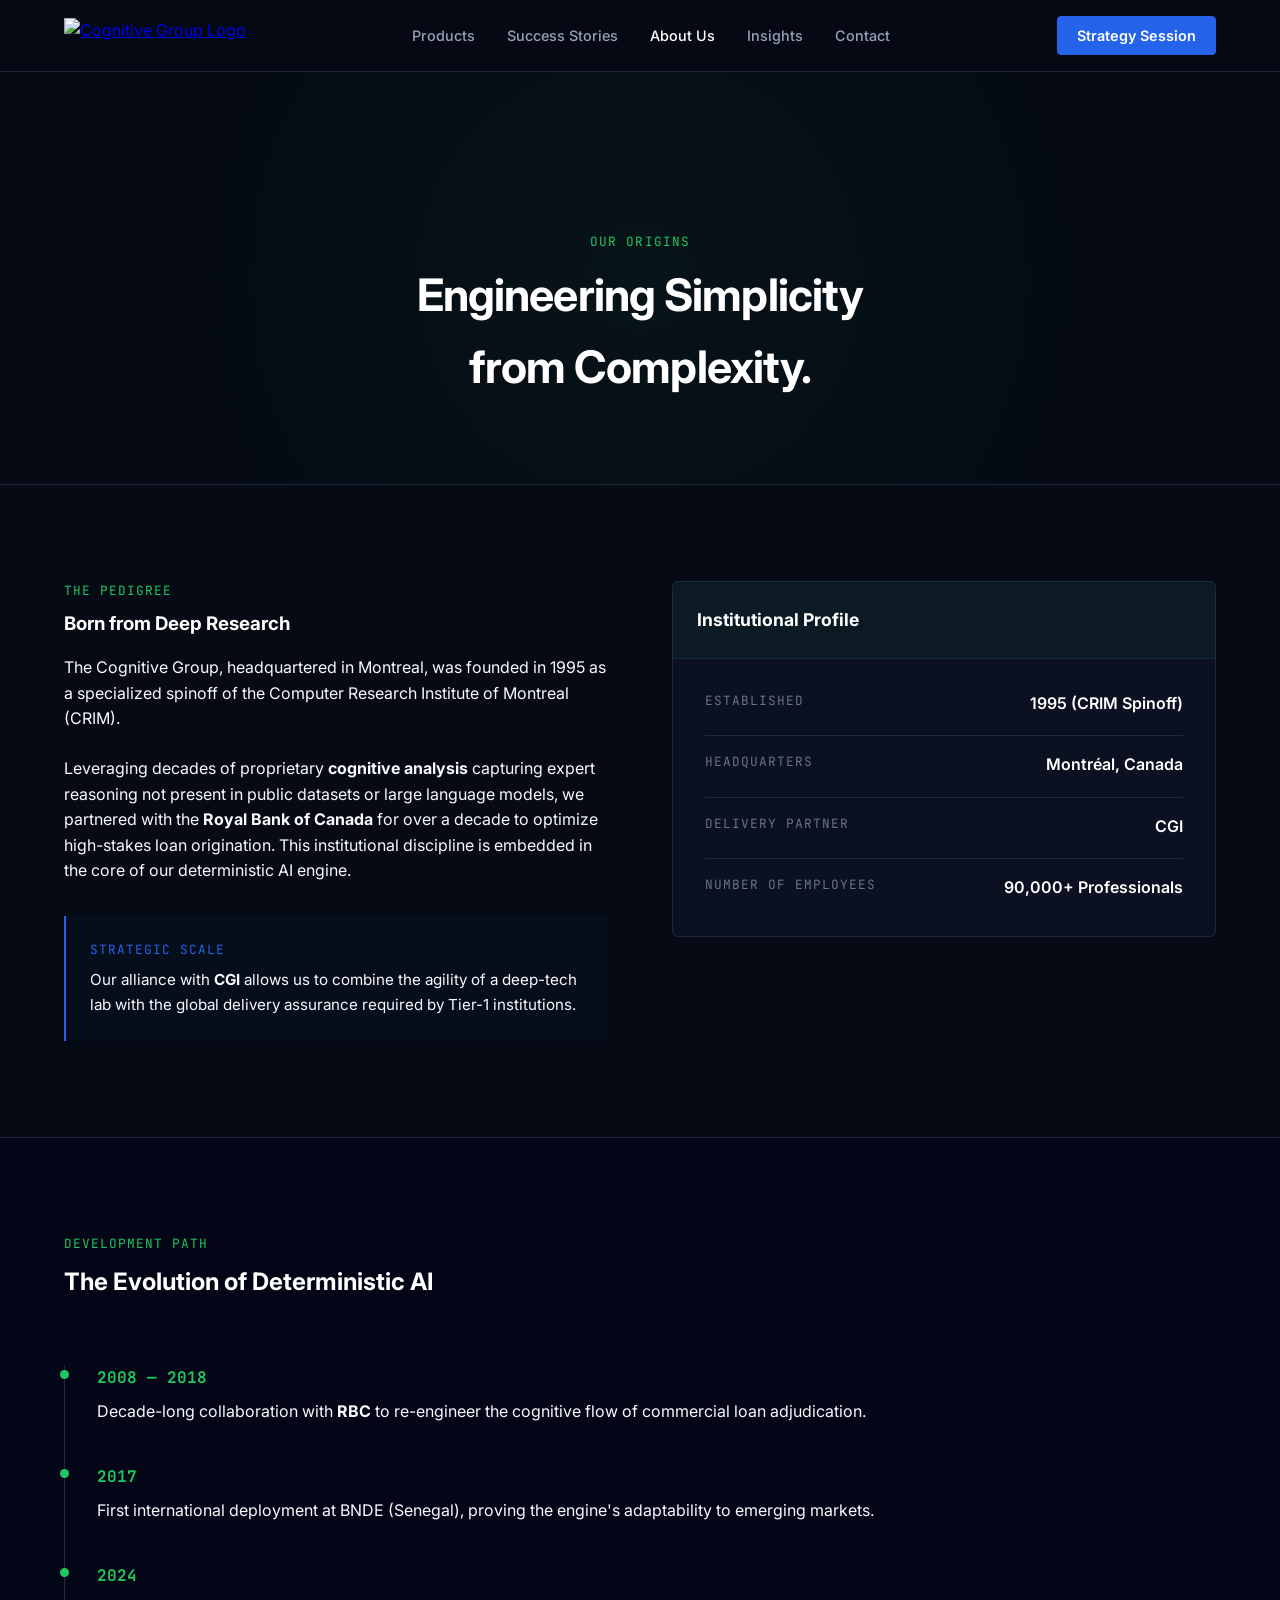
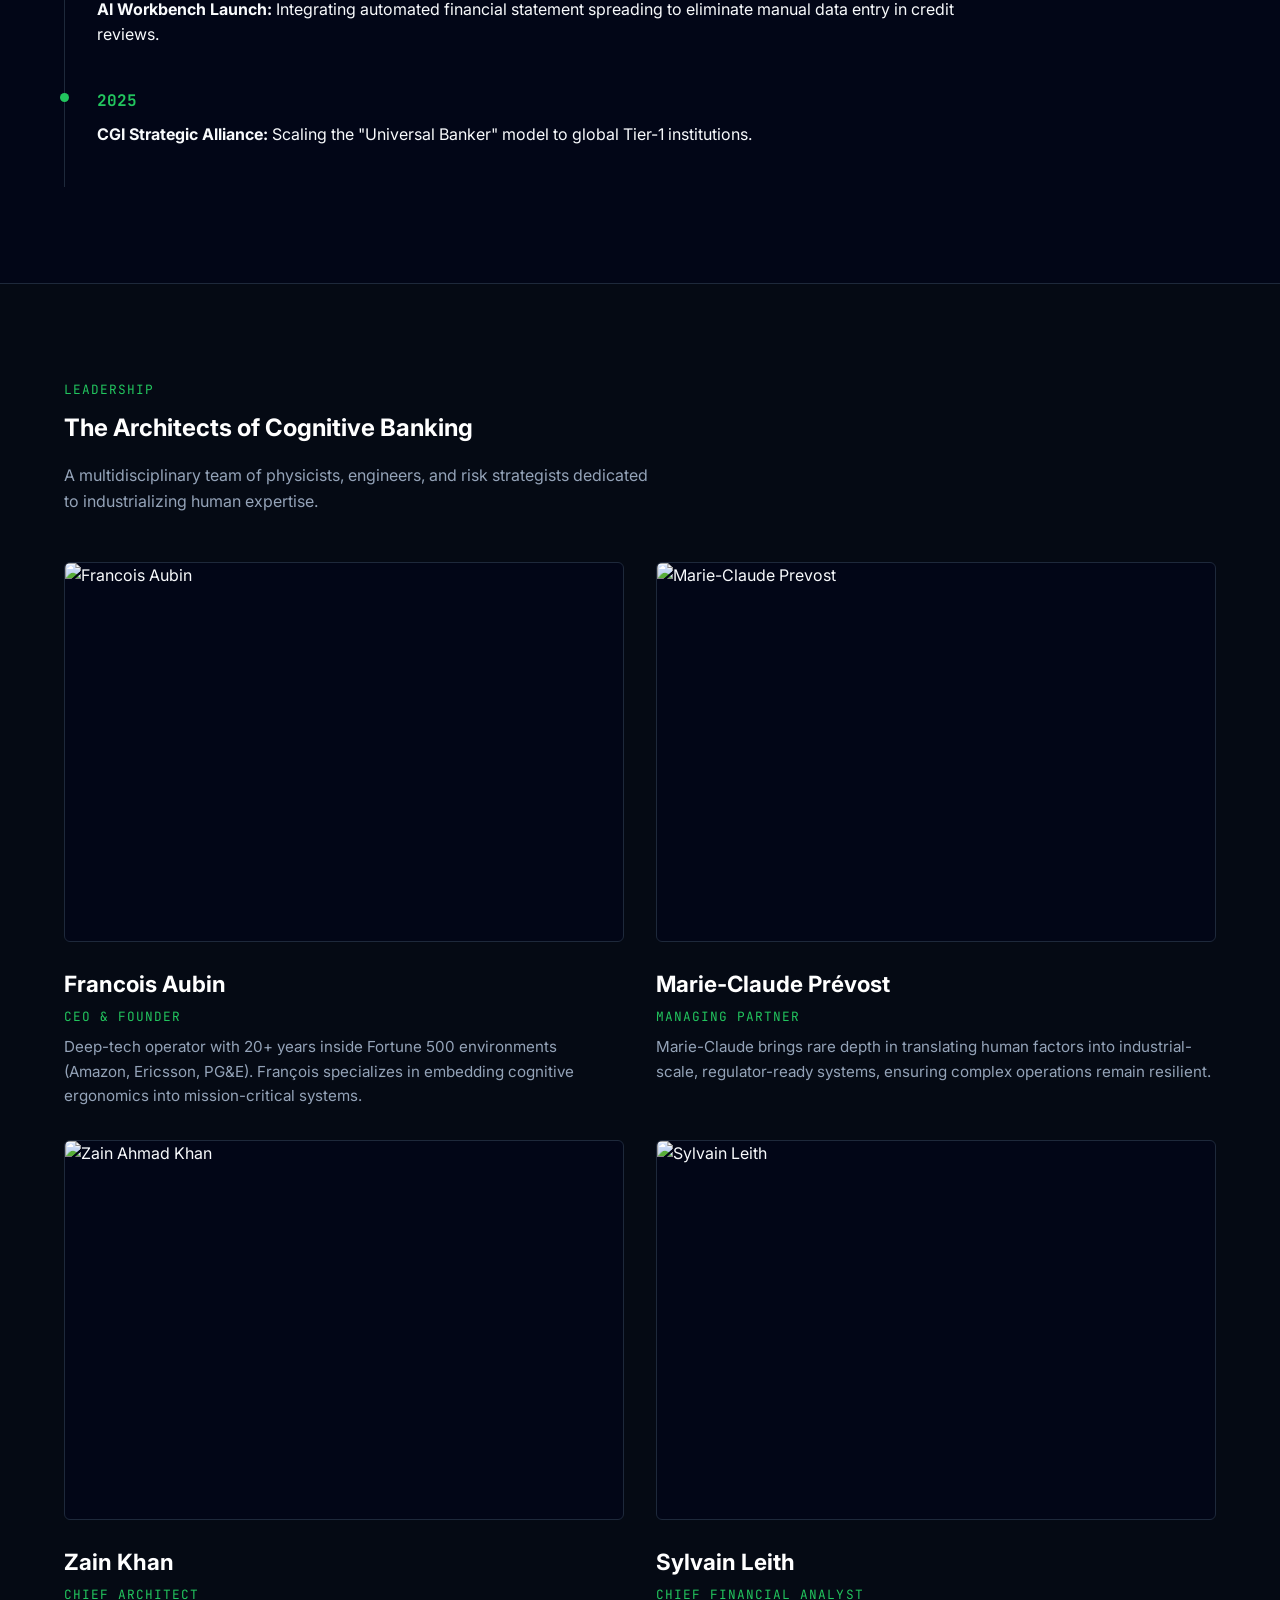
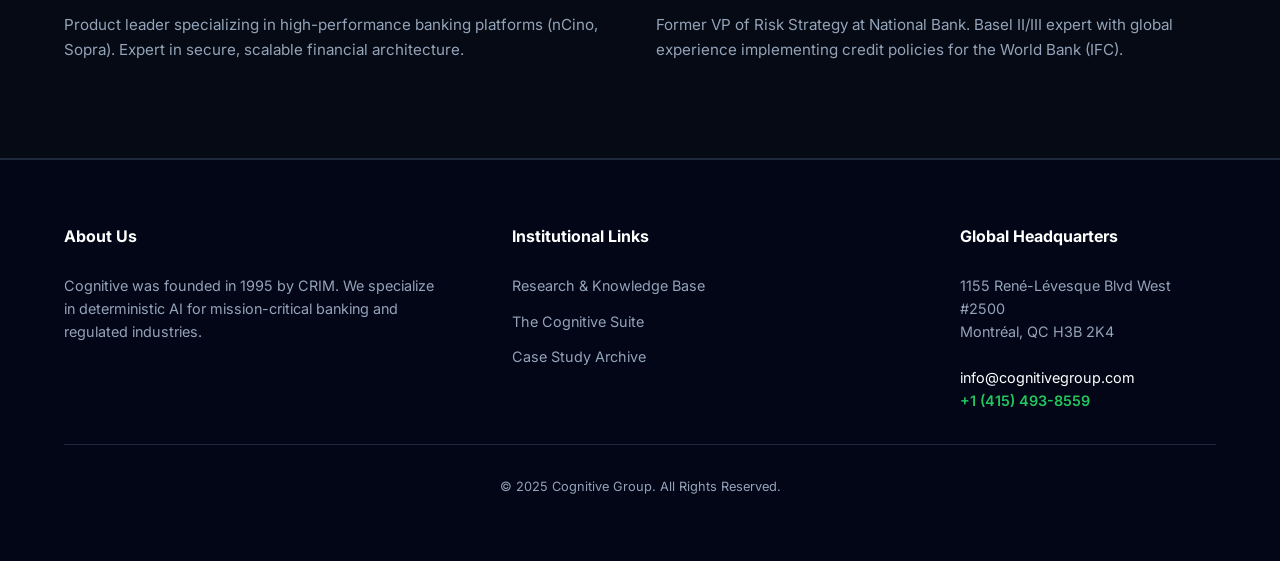
==== commit 5520786b: "Add files via upload" ====
--- a/about.html
+++ b/about.html
@@ -22,24 +22,30 @@
             --max-width: 1400px;
         }
 
-        * { margin: 0; padding: 0; box-sizing: border-box; }
+        /* Consistent font reset */
+        * { 
+            margin: 0; 
+            padding: 0; 
+            box-sizing: border-box; 
+            font-family: 'Inter', sans-serif; /* Global default */
+        }
 
         body {
             background-color: var(--bg-dark);
             color: var(--text-main);
-            font-family: 'Inter', sans-serif;
             line-height: 1.6;
             overflow-x: hidden;
         }
 
         h1, h2, h3, h4 { font-weight: 700; color: white; margin-bottom: 1rem; }
         
+        /* Consistent Mono Style */
         .mono {
-            font-family: 'JetBrains Mono', monospace;
-            font-size: 0.85rem;
+            font-family: 'JetBrains Mono', monospace !important;
+            font-size: 0.8rem;
             color: var(--primary-accent);
             text-transform: uppercase;
-            letter-spacing: 0.05em;
+            letter-spacing: 0.08em;
             display: block;
             margin-bottom: 0.5rem;
         }
@@ -83,15 +89,14 @@
         .form-label { display: block; font-size: 0.85rem; color: #94A3B8; margin-bottom: 0.5rem; }
         .form-input {
             width: 100%; padding: 0.8rem; background: #020617; border: 1px solid #1E293B;
-            color: white; border-radius: 4px; font-family: sans-serif; outline: none;
+            color: white; border-radius: 4px; outline: none; font-family: 'Inter', sans-serif;
         }
         .form-input:focus { border-color: #22C55E; }
         .modal-btn {
             width: 100%; padding: 1rem; background: #22C55E; color: #000;
             font-weight: 700; border: none; border-radius: 4px; cursor: pointer; font-size: 1rem;
-            margin-top: 1rem;
-        }
-        .modal-btn:hover { opacity: 0.9; }
+            margin-top: 1rem; font-family: 'Inter', sans-serif;
+        }
 
         /* --- SECTIONS --- */
         .container { max-width: var(--max-width); margin: 0 auto; }
@@ -122,29 +127,25 @@
         
         .photo-wrapper {
             width: 100%;
-            height: 340px; /* Reduced from 400px to avoid "too big" feeling */
+            height: 380px; /* Framing fix */
             overflow: hidden; 
             border-radius: 6px;
             border: 1px solid var(--border-color);
             margin-bottom: 1.5rem;
             position: relative;
+            background: #020617;
         }
 
         .team-member img {
             width: 100%;
             height: 100%;
             object-fit: cover;
-            object-position: top center; 
+            object-position: center 15%; /* Centering fix for faces */
             transition: transform 0.4s ease;
             display: block;
-            filter: grayscale(0%);
         }
         
-        /* Hover Effect */
         .team-member:hover img { transform: scale(1.05); }
-        /* Special Hover for Zain so he scales correctly from his base scale */
-        .team-member:hover img.zain-img { transform: scale(1.8); }
-
         .team-member h3 { font-size: 1.4rem; margin-bottom: 0.3rem; }
         .team-member p { color: var(--text-muted); font-size: 0.95rem; line-height: 1.6; margin-top: 0.5rem; }
 
@@ -159,7 +160,7 @@
             header { padding: 1rem 5%; }
             nav { display: none; }
             .team-grid { gap: 1rem; } 
-            .photo-wrapper { height: 280px; }
+            .photo-wrapper { height: 320px; }
         }
     </style>
 </head>
@@ -192,15 +193,16 @@
         </div>
     </div>
 
-    <!-- History -->
+    <!-- History Section -->
     <section>
         <div class="container">
             <div class="grid-2">
                 <div>
                     <span class="mono">The Pedigree</span>
                     <h3>Born from Deep Research</h3>
-                    <p style="margin-bottom: 1.5rem;">The Cognitive Group, headquartered in Montreal, was founded in 1995 as a specialized spinoff of the <strong>Computer Research Institute of Montreal (CRIM)</strong>.</p>
-                    <p style="margin-bottom: 1.5rem;">Building on decades of expertise in <strong>Cognitive Ergonomics</strong>, we partnered with <strong>Royal Bank of Canada (RBC)</strong> for over 10 years to optimize high-stakes loan origination. This institutional rigor is the DNA of our deterministic AI engine.</p>
+                    <p style="margin-bottom: 1.5rem;">The Cognitive Group, headquartered in Montreal, was founded in 1995 as a specialized spinoff of the Computer Research Institute of Montreal (CRIM).</p>
+                    <p style="margin-bottom: 1.5rem;">Leveraging decades of proprietary <strong>cognitive analysis</strong> capturing expert reasoning not present in public datasets or large language models, we partnered with the <strong>Royal Bank of Canada</strong> for over a decade to optimize high-stakes loan origination. This institutional discipline is embedded in the core of our deterministic AI engine.</p>
+                    
                     <div style="margin-top: 2rem; padding: 1.5rem; border-left: 2px solid var(--action-blue); background: rgba(37, 99, 235, 0.03);">
                         <span class="mono" style="color: var(--action-blue);">Strategic Scale</span>
                         <p style="font-size: 0.95rem;">Our alliance with <strong>CGI</strong> allows us to combine the agility of a deep-tech lab with the global delivery assurance required by Tier-1 institutions.</p>
@@ -225,7 +227,7 @@
                                 <span style="color: white; font-weight: 600;">CGI</span>
                             </div>
                             <div style="display: flex; justify-content: space-between;">
-                                <span class="mono" style="color: #64748B;">NETWORK REACH</span>
+                                <span class="mono" style="color: #64748B;">NUMBER OF EMPLOYEES</span>
                                 <span style="color: white; font-weight: 600;">90,000+ Professionals</span>
                             </div>
                         </div>
@@ -269,41 +271,36 @@
             <p style="color: var(--text-muted); max-width: 600px;">A multidisciplinary team of physicists, engineers, and risk strategists dedicated to industrializing human expertise.</p>
             
             <div class="team-grid">
-                <!-- Francois Aubin -->
                 <div class="team-member">
                     <div class="photo-wrapper">
-                        <img src="https://i.postimg.cc/FKxgzvhF/fa2.jpg" alt="Francois Aubin">
+                        <img src="https://i.postimg.cc/xjB97SCz/fa.jpg" alt="Francois Aubin">
                     </div>
                     <h3>Francois Aubin</h3>
                     <span class="mono">CEO & Founder</span>
-                    <p>Deep-tech operator with 20+ years inside Fortune 500 environments (Amazon, Ericsson, PG&E). Francois applies Cognitive Science to convert banking intuition into audit-ready IP.</p>
-                </div>
-
-                <!-- Marie-Claude Prevost -->
+                    <p>Deep-tech operator with 20+ years inside Fortune 500 environments (Amazon, Ericsson, PG&E). François specializes in embedding cognitive ergonomics into mission-critical systems.</p>
+                </div>
+
                 <div class="team-member">
                     <div class="photo-wrapper">
-                        <img src="https://i.postimg.cc/G3ysXDnq/Screenshot-2025-12-22-at-9-22-48-AM.png" alt="Marie-Claude Prevost">
+                        <img src="https://i.postimg.cc/KzgH3C24/mc.jpg" alt="Marie-Claude Prevost">
                     </div>
                     <h3>Marie-Claude Prévost</h3>
-                    <span class="mono">President & Principal Partner</span>
-                    <p>Electrical Engineer with 20 years in process optimization and UX. Former lead consultant for CAE, Hydro-Quebec, and RBC.</p>
-                </div>
-
-                <!-- Zain Ahmad Khan (Scaled) -->
+                    <span class="mono">Managing Partner</span>
+                    <p>Marie-Claude brings rare depth in translating human factors into industrial-scale, regulator-ready systems, ensuring complex operations remain resilient.</p>
+                </div>
+
                 <div class="team-member">
                     <div class="photo-wrapper">
-                        <!-- SCALED 1.7x to Zoom in on Face & Match Size -->
-                        <img src="https://i.postimg.cc/j22pxT6f/Whats-App-Image-2025-12-22-at-09-26-53.jpg" class="zain-img" alt="Zain Ahmad Khan" style="transform: scale(1.7); transform-origin: center 40%;">
-                    </div>
-                    <h3>Zain Ahmad Khan</h3>
+                        <img src="https://i.postimg.cc/Z5T2sfr6/zain.jpg" alt="Zain Ahmad Khan">
+                    </div>
+                    <h3>Zain Khan</h3>
                     <span class="mono">Chief Architect</span>
                     <p>Product leader specializing in high-performance banking platforms (nCino, Sopra). Expert in secure, scalable financial architecture.</p>
                 </div>
 
-                <!-- Sylvain Leith -->
                 <div class="team-member">
                     <div class="photo-wrapper">
-                        <img src="https://i.postimg.cc/FKwHSPz9/Screenshot-2025-12-22-at-9-24-04-AM.png" alt="Sylvain Leith">
+                        <img src="https://i.postimg.cc/jdTFC8k0/sy.jpg" alt="Sylvain Leith">
                     </div>
                     <h3>Sylvain Leith</h3>
                     <span class="mono">Chief Financial Analyst</span>
@@ -348,7 +345,7 @@
         <div class="modal-card">
             <span class="close-modal" onclick="closeModal()">&times;</span>
             <div style="text-align: center; margin-bottom: 2rem;">
-                <span style="font-family: monospace; color: #22C55E; text-transform: uppercase;">Strategy Session</span>
+                <span class="mono">Strategy Session</span>
                 <h3 style="margin-top: 0.5rem; color: white; font-size: 1.5rem;">Book a Briefing</h3>
                 <p style="font-size: 0.9rem; color: #94A3B8;">Tell us who you are, and we'll take you straight to the calendar.</p>
             </div>
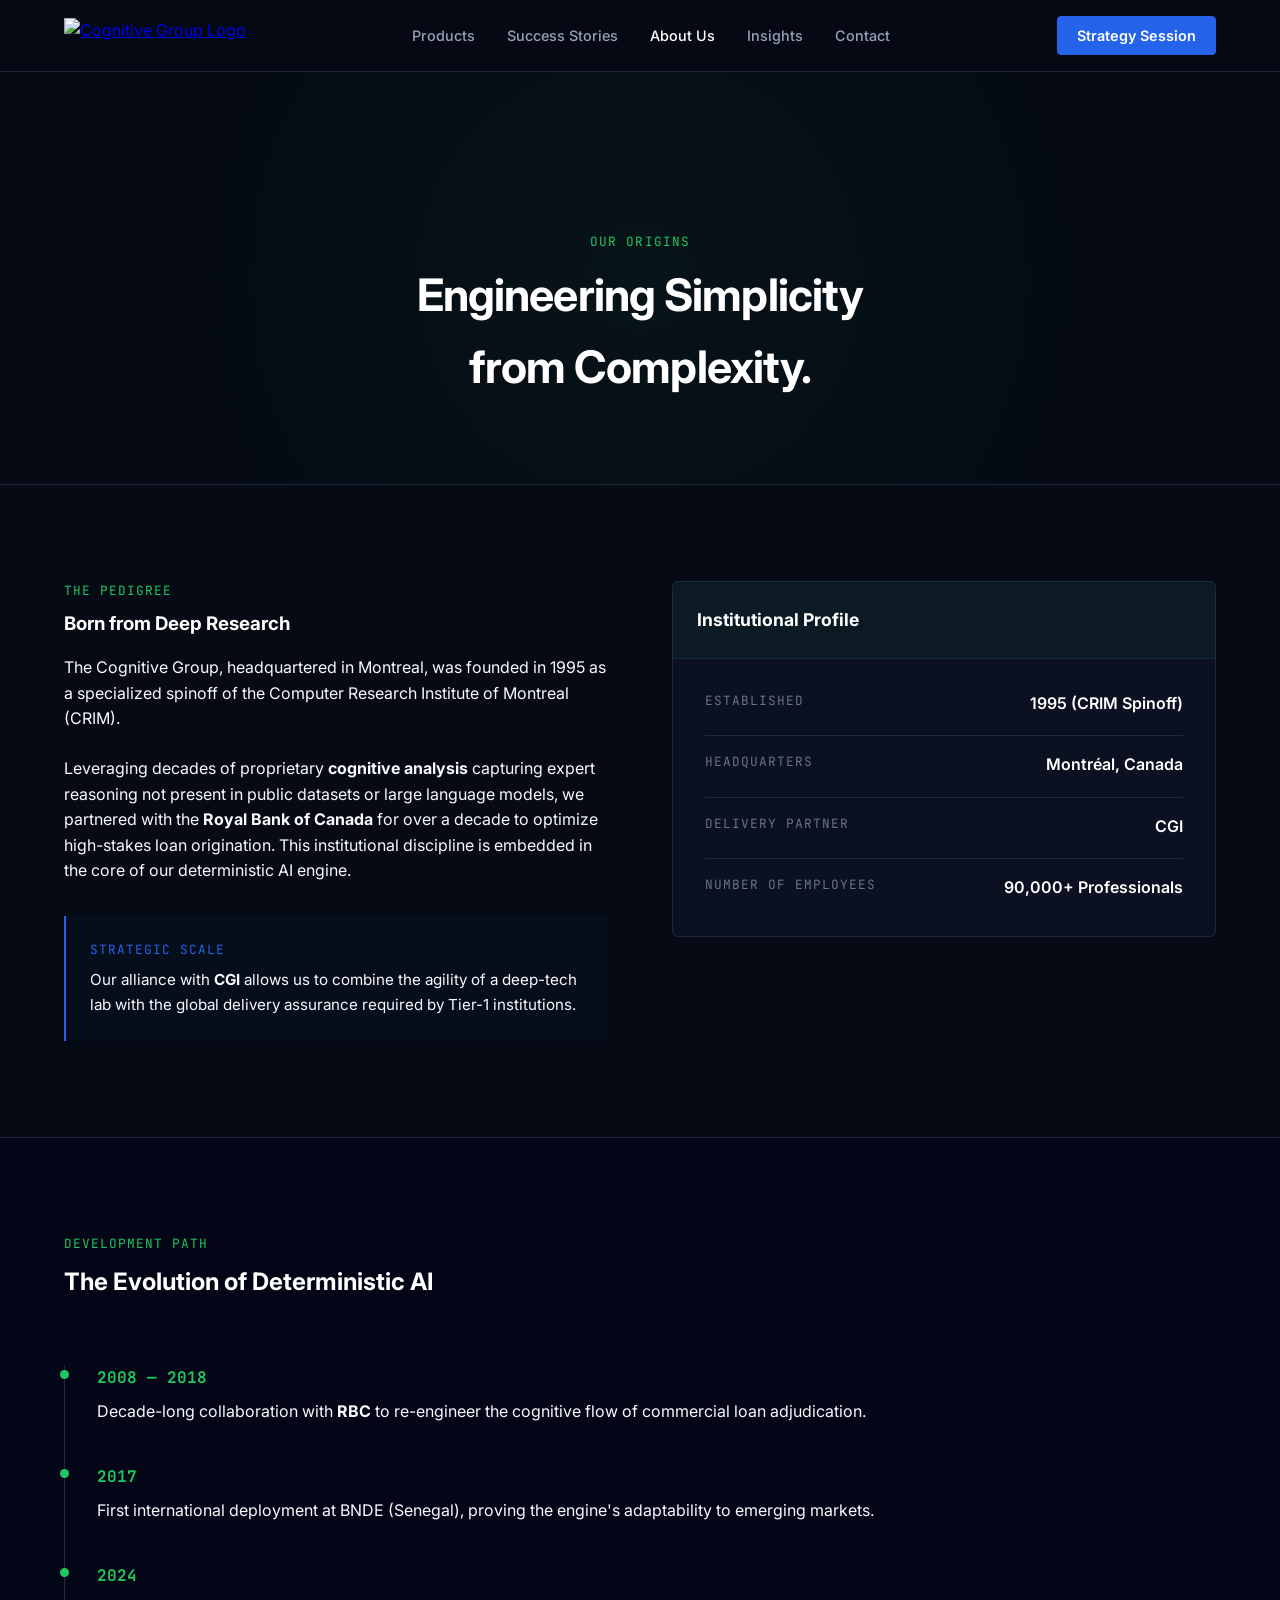
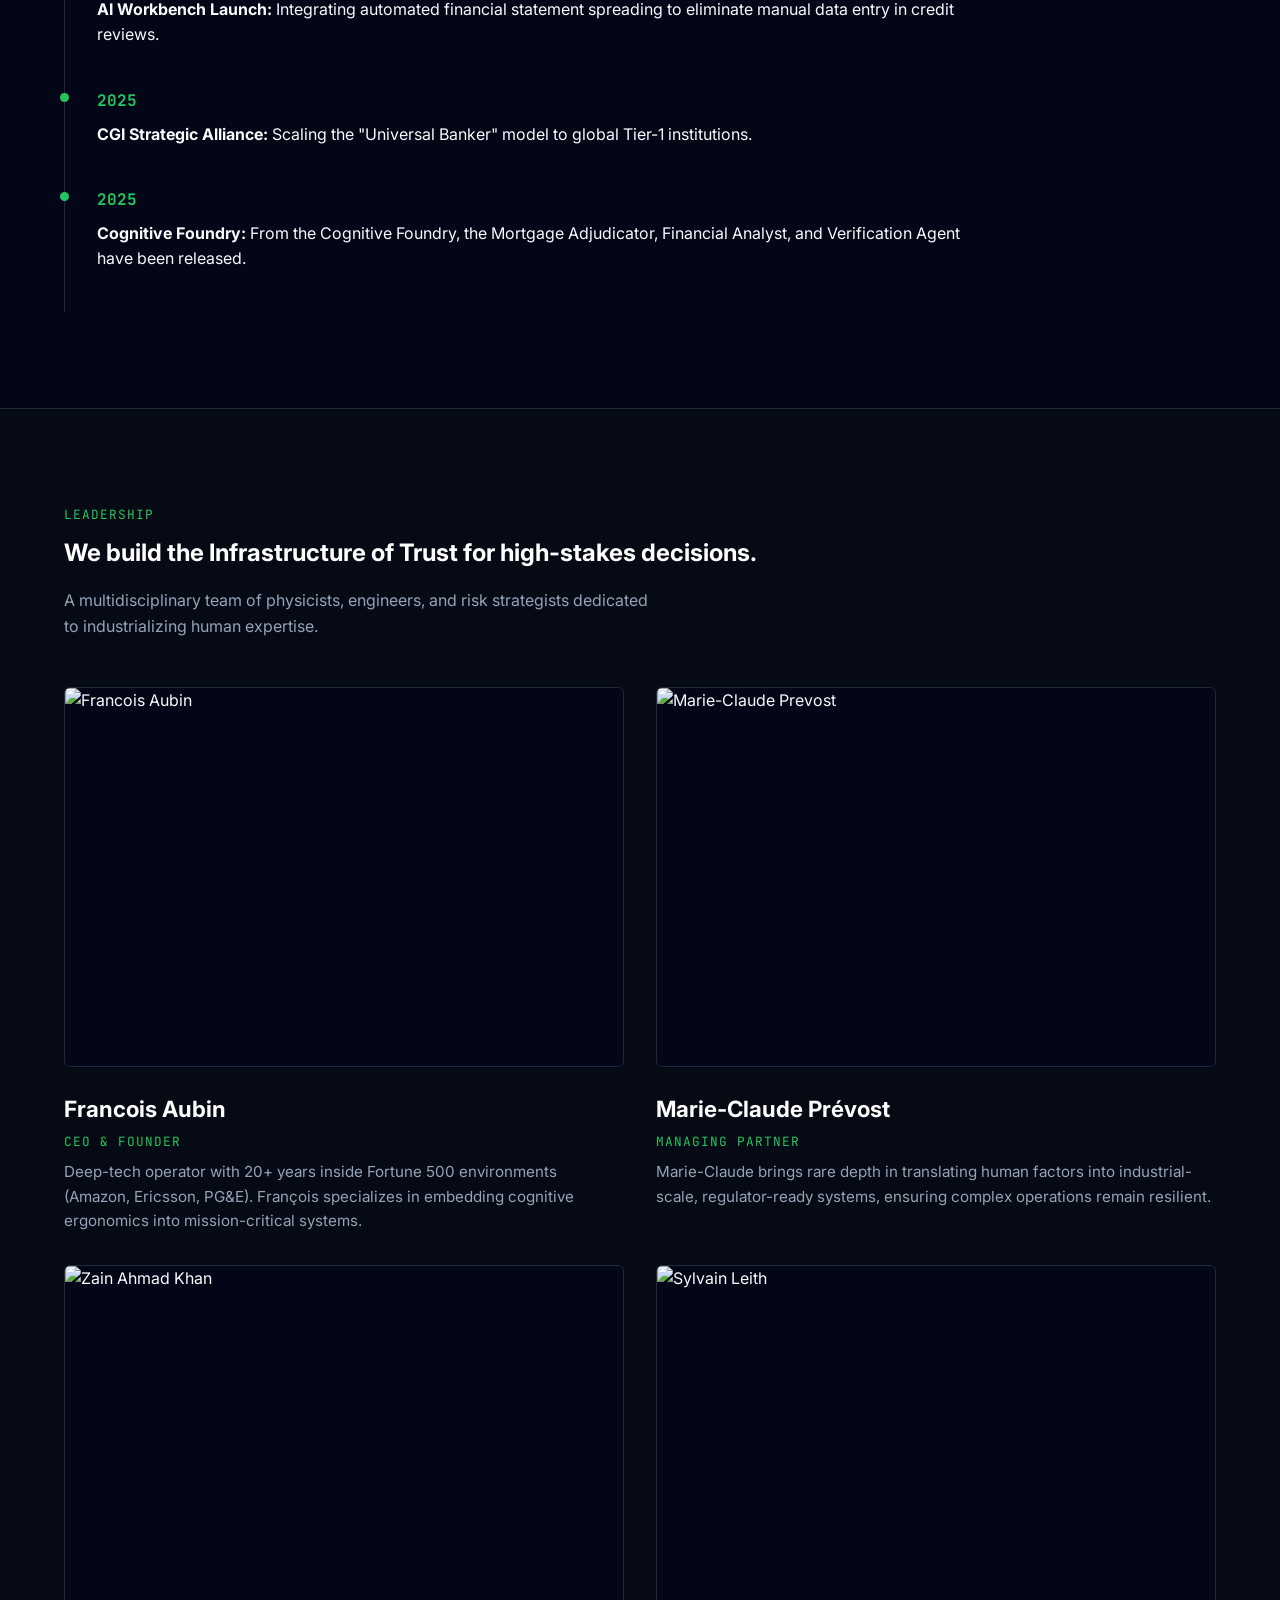
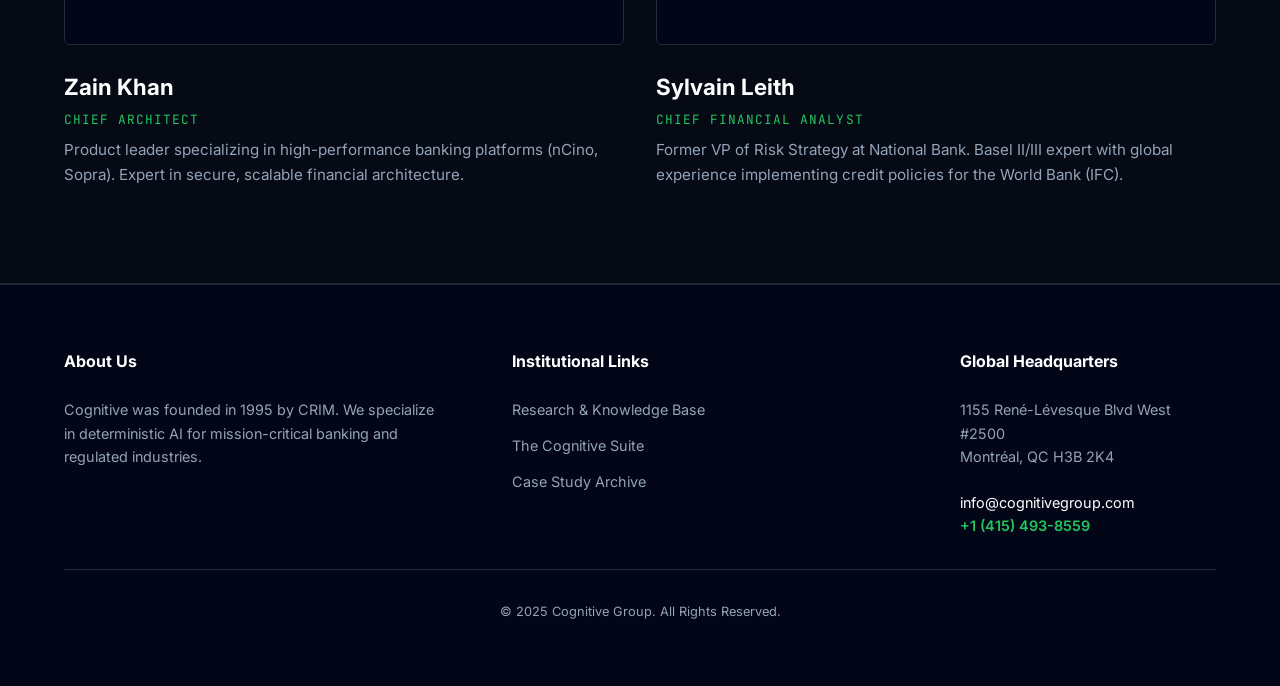
==== commit d7ef543d: "Add files via upload" ====
--- a/about.html
+++ b/about.html
@@ -259,6 +259,10 @@
                     <div class="timeline-year">2025</div>
                     <p><strong>CGI Strategic Alliance:</strong> Scaling the "Universal Banker" model to global Tier-1 institutions.</p>
                 </div>
+                <div class="timeline-item">
+                    <div class="timeline-year">2025</div>
+                    <p><strong>Cognitive Foundry:</strong> From the Cognitive Foundry, the Mortgage Adjudicator, Financial Analyst, and Verification Agent have been released.</p>
+                </div>
             </div>
         </div>
     </section>
@@ -267,7 +271,7 @@
     <section>
         <div class="container">
             <span class="mono">Leadership</span>
-            <h2 style="margin-bottom: 1rem;">The Architects of Cognitive Banking</h2>
+            <h2 style="margin-bottom: 1rem;">We build the Infrastructure of Trust for high-stakes decisions.</h2>
             <p style="color: var(--text-muted); max-width: 600px;">A multidisciplinary team of physicists, engineers, and risk strategists dedicated to industrializing human expertise.</p>
             
             <div class="team-grid">
